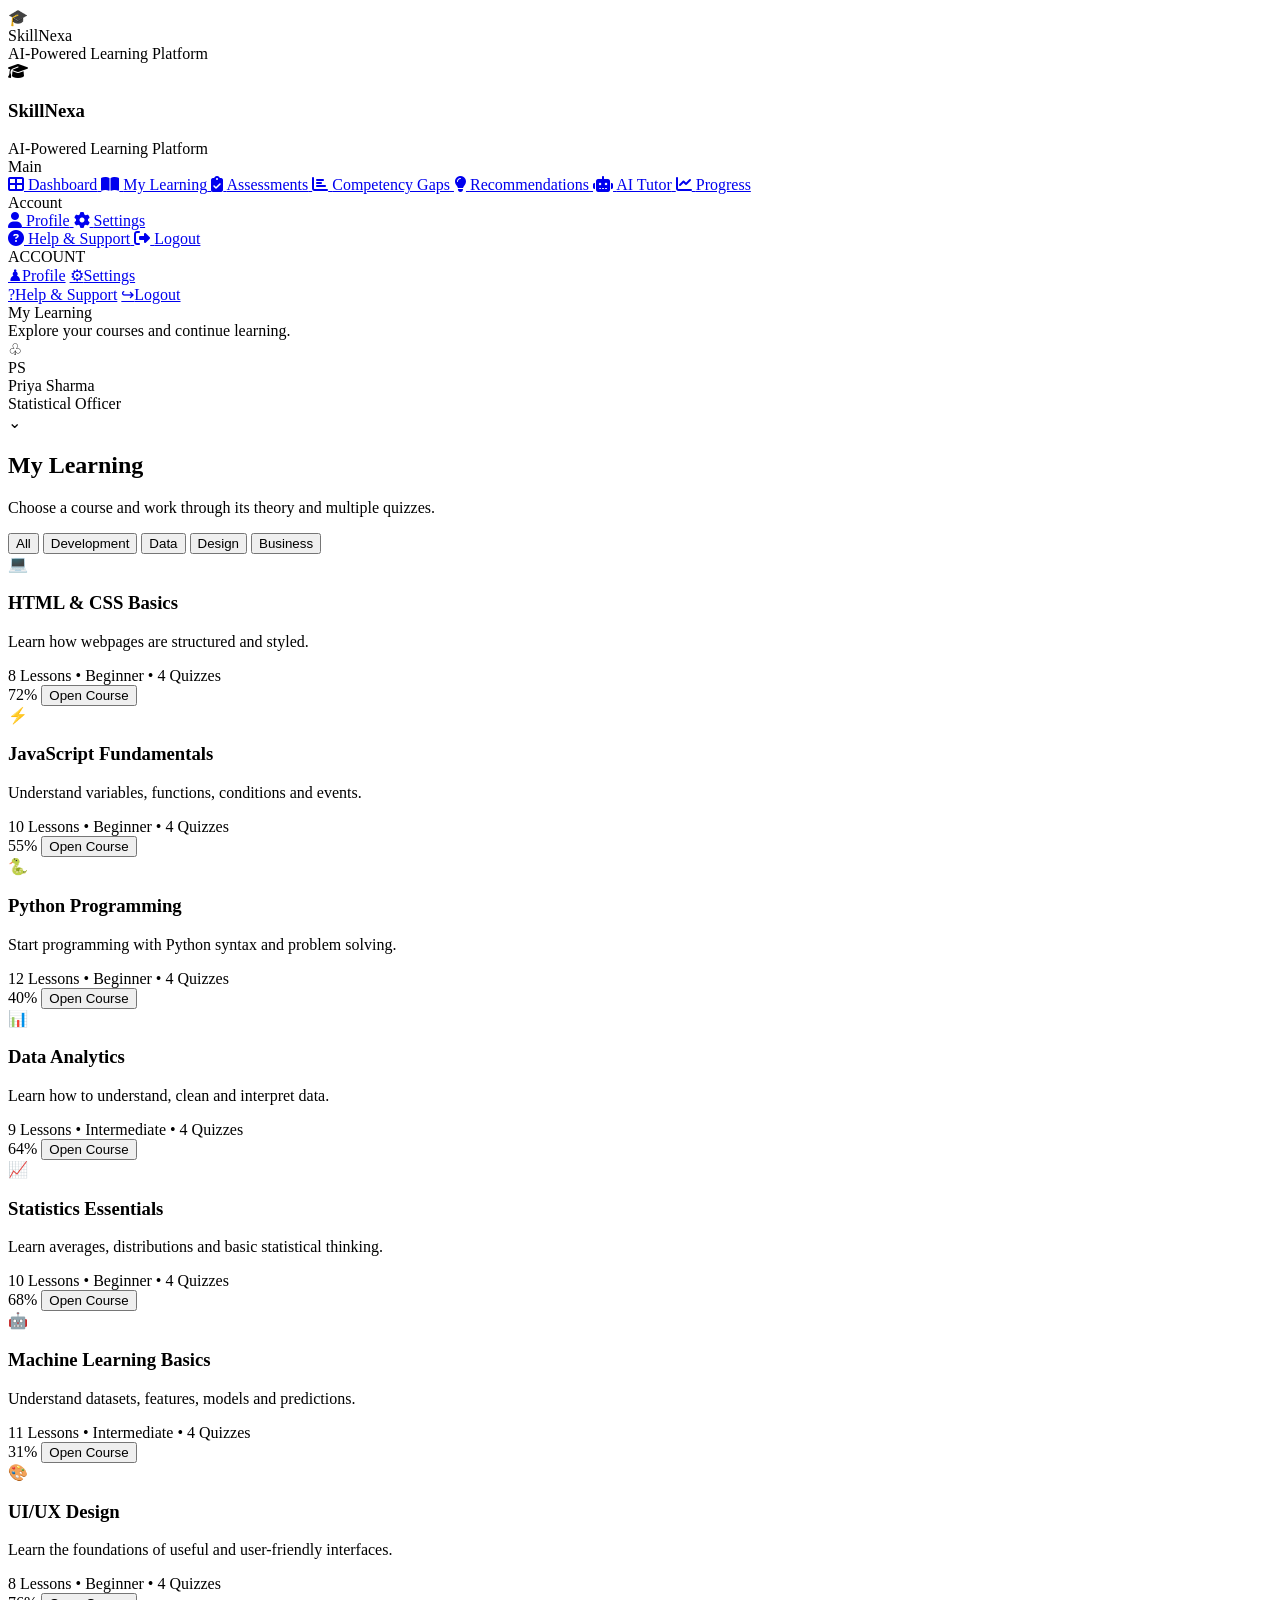
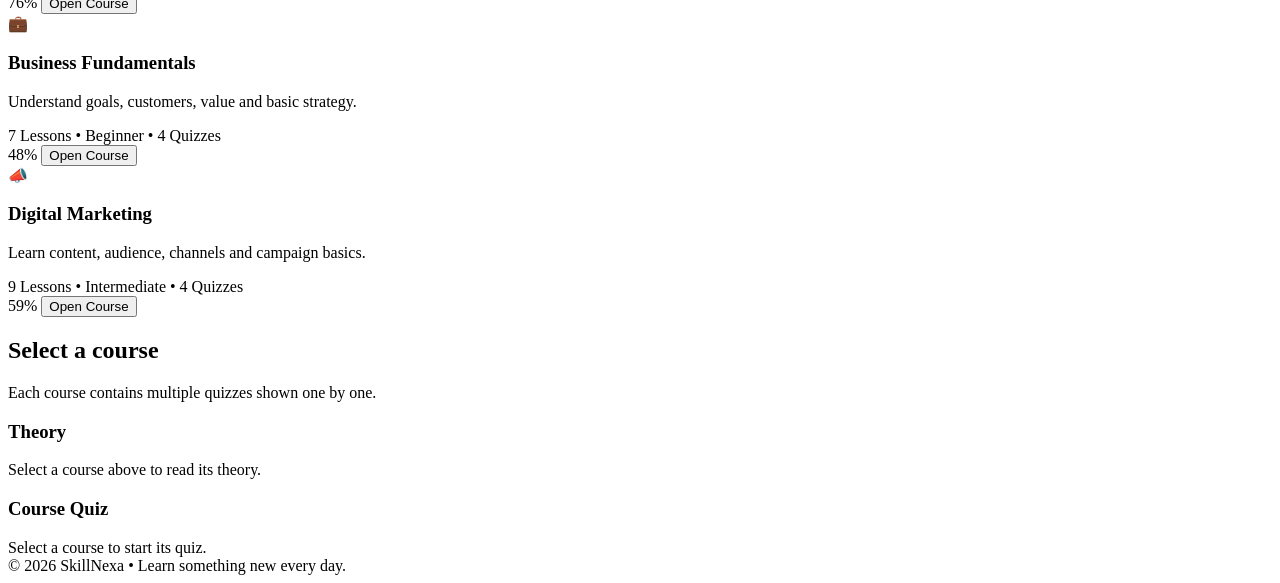
==== frontend/my learning.html @ 187976dd "Update learning page and CSS" ====
<!DOCTYPE html>
<html lang="en">
  <head>
    <link rel="preconnect" href="https://fonts.googleapis.com" />
  <link rel="preconnect" href="https://fonts.gstatic.com" crossorigin />
  <link href="https://fonts.googleapis.com/css2?family=Inter:wght@400;500;600;700&display=swap" rel="stylesheet" />
  <link rel="stylesheet" href="https://cdnjs.cloudflare.com/ajax/libs/font-awesome/6.5.1/css/all.min.css" />
  <link rel="stylesheet" href="C:\Users\DHRUV\ai-learning-platform\frontend\assets\css\style.css" />
</head>

  <body>
    <div class="app">
      <aside class="sidebar">
        <div class="brand">
          <div class="brand-mark">🎓</div>
          <div>
            <div class="brand-name">SkillNexa</div>
            <div class="brand-sub">AI-Powered Learning Platform</div>
          </div>
        </div>

       <aside class="sidebar" id="sidebar" aria-label="Main navigation">
    <div class="sidebar-header">
      <div class="logo-wrap">
        <div class="logo-icon" aria-hidden="true">
          <i class="fas fa-graduation-cap"></i>
        </div>
        <div class="logo-text">
          <h1>SkillNexa</h1>
          <span>AI-Powered Learning Platform</span>
        </div>
      </div>
    </div>

    <nav class="sidebar-nav">
      <div class="nav-section">
        <div class="nav-label">Main</div>
        <a href="#" class="nav-item ">
          <i class="fas fa-th-large"></i>
          <span>Dashboard</span>
        </a>
        <a href="#" class="nav-item active" aria-current="page">
          <i class="fas fa-book-open"></i>
          <span>My Learning</span>
        </a>
        <a href="#" class="nav-item">
          <i class="fas fa-clipboard-check"></i>
          <span>Assessments</span>
        </a>
        <a href="#" class="nav-item">
          <i class="fas fa-chart-bar"></i>
          <span>Competency Gaps</span>
        </a>
        <a href="#" class="nav-item">
          <i class="fas fa-lightbulb"></i>
          <span>Recommendations</span>
        </a>
        <a href="#" class="nav-item">
          <i class="fas fa-robot"></i>
          <span>AI Tutor</span>
        </a>
        <a href="#" class="nav-item">
          <i class="fas fa-chart-line"></i>
          <span>Progress</span>
        </a>
      </div>

      <div class="nav-section">
        <div class="nav-label">Account</div>
        <a href="#" class="nav-item">
          <i class="fas fa-user"></i>
          <span>Profile</span>
        </a>
        <a href="#" class="nav-item">
          <i class="fas fa-cog"></i>
          <span>Settings</span>
        </a>
      </div>
    </nav>

    <div class="sidebar-footer">
      <a href="#" class="nav-item">
        <i class="fas fa-question-circle"></i>
        <span>Help &amp; Support</span>
      </a>
      <a href="#" class="nav-item">
        <i class="fas fa-sign-out-alt"></i>
        <span>Logout</span>
      </a>
    </div>
  </aside>

  <div class="sidebar-overlay" id="sidebarOverlay" aria-hidden="true"></div>

        <div class="nav-section">
          <div class="nav-label">ACCOUNT</div>
          <a class="nav-item" href="#courses"><span class="nav-icon">♟</span>Profile</a>
          <a class="nav-item" href="#courses"><span class="nav-icon">⚙</span>Settings</a>
        </div>

        <div class="sidebar-bottom">
          <a class="nav-item" href="#"><span class="nav-icon">?</span>Help &amp; Support</a>
          <a class="nav-item" href="#"><span class="nav-icon">↪</span>Logout</a>
        </div>
      </aside>

      <main class="main">
        <header class="topbar">
          <div>
            <div class="page-title">My Learning</div>
            <div class="page-subtitle">Explore your courses and continue learning.</div>
          </div>

          <div class="top-actions">
            <div class="bell">♧<span class="bell-dot"></span></div>

            <div class="user">
              <div class="avatar">PS</div>
              <div>
                <div class="user-name">Priya Sharma</div>
                <div class="user-role">Statistical Officer</div>
              </div>
              <span>⌄</span>
            </div>
          </div>
        </header>

        <div class="content">
          <section class="learning-section" id="courses">
            <div class="section-title">
              <div>
                <h2>My Learning</h2>
                <p>Choose a course and work through its theory and multiple quizzes.</p>
              </div>
            </div>

            <div class="filters">
              <button class="filter active" onclick="filterCourses('All', this)">All</button>
              <button class="filter" onclick="filterCourses('Development', this)">Development</button>
              <button class="filter" onclick="filterCourses('Data', this)">Data</button>
              <button class="filter" onclick="filterCourses('Design', this)">Design</button>
              <button class="filter" onclick="filterCourses('Business', this)">Business</button>
            </div>

            <div class="course-grid" id="courseGrid"></div>
          </section>

          <section class="learning" id="learning">
            <div class="section-title">
              <div>
                <h2 id="lessonTitle">Select a course</h2>
                <p>Each course contains multiple quizzes shown one by one.</p>
              </div>
            </div>

            <div class="lesson-wrap">
              <article class="panel">
                <div class="theory">
                  <h3>Theory</h3>
                  <div id="theory">Select a course above to read its theory.</div>
                </div>
              </article>

              <article class="panel">
                <div class="quiz-box">
                  <h3>Course Quiz</h3>
                  <div id="quiz">
                    <div class="quiz-empty">Select a course to start its quiz.</div>
                  </div>
                </div>
              </article>
            </div>
          </section>
        </div>

        <footer>© 2026 SkillNexa • Learn something new every day.</footer>
      </main>
    </div>

    <script>
      const courses = [
        {
          id: 1,
          cat: 'Development',
          icon: '💻',
          title: 'HTML & CSS Basics',
          desc: 'Learn how webpages are structured and styled.',
          meta: '8 Lessons • Beginner',
          progress: 72,
          theory: `
            <p>HTML defines the structure of a webpage using elements such as headings, paragraphs, links, images and sections.</p>
            <p>CSS controls presentation. Selectors target HTML elements and properties such as color, padding, margin and display change their appearance and layout.</p>
            <ul>
              <li>HTML = structure</li>
              <li>CSS = design and layout</li>
              <li>Responsive CSS helps pages work across screen sizes</li>
            </ul>
          `,
          quiz: [
            {
              q: 'Which technology is mainly used to style an HTML webpage?',
              a: ['HTML', 'CSS', 'SQL', 'Python'],
              correct: 1,
            },
            {
              q: 'Which HTML element is commonly used for the largest page heading?',
              a: ['<h1>', '<p>', '<img>', '<a>'],
              correct: 0,
            },
            {
              q: 'Which CSS property changes the text color?',
              a: ['font-size', 'background', 'color', 'display'],
              correct: 2,
            },
            {
              q: 'What does responsive CSS help a webpage do?',
              a: ['Store data', 'Work across screen sizes', 'Run SQL', 'Create databases'],
              correct: 1,
            },
          ],
        },
        {
          id: 2,
          cat: 'Development',
          icon: '⚡',
          title: 'JavaScript Fundamentals',
          desc: 'Understand variables, functions, conditions and events.',
          meta: '10 Lessons • Beginner',
          progress: 55,
          theory: `
            <p>JavaScript adds behavior and interactivity to web pages. Variables store values, functions group reusable instructions, and conditions allow programs to make decisions.</p>
            <p>JavaScript can also respond to user actions such as clicks and form submissions through events.</p>
            <ul>
              <li>Variables hold data</li>
              <li>Functions reuse logic</li>
              <li>Events connect code to user actions</li>
            </ul>
          `,
          quiz: [
            {
              q: 'Which keyword can declare a block-scoped variable in JavaScript?',
              a: ['style', 'let', 'html', 'select'],
              correct: 1,
            },
            {
              q: 'Which symbol is commonly used for strict equality?',
              a: ['=', '==', '===', '=>'],
              correct: 2,
            },
            {
              q: 'What is a function used for?',
              a: ['Reusable instructions', 'Only styling', 'Storing images', 'Creating HTML tags'],
              correct: 0,
            },
            {
              q: 'Which event commonly runs when a button is clicked?',
              a: ['click', 'hover-only', 'load-css', 'database'],
              correct: 0,
            },
          ],
        },
        {
          id: 3,
          cat: 'Development',
          icon: '🐍',
          title: 'Python Programming',
          desc: 'Start programming with Python syntax and problem solving.',
          meta: '12 Lessons • Beginner',
          progress: 40,
          theory: `
            <p>Python is a general-purpose programming language known for readable syntax. A Python program can use variables, conditions, loops and functions to solve problems.</p>
            <p>Indentation is significant in Python because it defines code blocks.</p>
            <ul>
              <li>Use variables to store values</li>
              <li>Use loops for repetition</li>
              <li>Use functions for reusable tasks</li>
            </ul>
          `,
          quiz: [
            {
              q: 'What is used to define a block of code in Python?',
              a: ['Indentation', 'CSS', 'A semicolon only', 'HTML tags'],
              correct: 0,
            },
            {
              q: 'Which keyword defines a function in Python?',
              a: ['func', 'def', 'function', 'define'],
              correct: 1,
            },
            {
              q: 'Which structure repeats code for each item in a sequence?',
              a: ['if', 'for', 'class', 'import'],
              correct: 1,
            },
            {
              q: 'Which data type stores an ordered collection that can change?',
              a: ['tuple', 'list', 'integer', 'boolean'],
              correct: 1,
            },
          ],
        },
        {
          id: 4,
          cat: 'Data',
          icon: '📊',
          title: 'Data Analytics',
          desc: 'Learn how to understand, clean and interpret data.',
          meta: '9 Lessons • Intermediate',
          progress: 64,
          theory: `
            <p>Data analytics involves examining data to discover useful information. A typical workflow includes collecting, cleaning, exploring and interpreting data.</p>
            <p>Charts and summary measures can make patterns easier to understand.</p>
            <ul>
              <li>Clean incorrect or missing data</li>
              <li>Summarize important patterns</li>
              <li>Communicate findings clearly</li>
            </ul>
          `,
          quiz: [
            {
              q: 'What is a common first step before analyzing messy data?',
              a: ['Ignore it', 'Clean the data', 'Delete every row', 'Publish it'],
              correct: 1,
            },
            {
              q: 'Which chart is commonly useful for comparing categories?',
              a: ['Bar chart', 'Password field', 'HTML tag', 'Audio codec'],
              correct: 0,
            },
            {
              q: 'Why are summary measures useful?',
              a: ['They describe key patterns', 'They remove all data', 'They hide errors', 'They replace collection'],
              correct: 0,
            },
            {
              q: 'What should analysts do with missing values?',
              a: ['Always ignore them', 'Assess and handle them appropriately', 'Turn them into passwords', 'Publish immediately'],
              correct: 1,
            },
          ],
        },
        {
          id: 5,
          cat: 'Data',
          icon: '📈',
          title: 'Statistics Essentials',
          desc: 'Learn averages, distributions and basic statistical thinking.',
          meta: '10 Lessons • Beginner',
          progress: 68,
          theory: `
            <p>Statistics helps us describe and understand data. Measures such as mean, median and mode summarize different aspects of a dataset.</p>
            <p>Variation tells us how spread out observations are. A good analysis considers both the center and the spread of data.</p>
            <ul>
              <li>Mean is an arithmetic average</li>
              <li>Median is the middle value after ordering</li>
              <li>Variation describes spread</li>
            </ul>
          `,
          quiz: [
            {
              q: 'Which measure is the middle value of an ordered dataset?',
              a: ['Mean', 'Median', 'Range', 'Sum'],
              correct: 1,
            },
            {
              q: 'What does the mean represent?',
              a: ['Arithmetic average', 'Middle value only', 'Largest value', 'Number of rows'],
              correct: 0,
            },
            {
              q: 'What does variation describe?',
              a: ['Spread of observations', 'Only the average', 'The column name', 'A chart title'],
              correct: 0,
            },
            {
              q: 'Which value is most affected by an extreme outlier?',
              a: ['Mean', 'Median', 'Mode', 'Category label'],
              correct: 0,
            },
          ],
        },
        {
          id: 6,
          cat: 'Data',
          icon: '🤖',
          title: 'Machine Learning Basics',
          desc: 'Understand datasets, features, models and predictions.',
          meta: '11 Lessons • Intermediate',
          progress: 31,
          theory: `
            <p>Machine learning uses data to build models that identify patterns and make predictions. A dataset often contains features used by a model and a target the model tries to predict.</p>
            <p>Training data is used to learn model parameters, while separate evaluation data can help measure performance.</p>
            <ul>
              <li>Features provide input information</li>
              <li>Targets represent desired outputs</li>
              <li>Evaluation measures model performance</li>
            </ul>
          `,
          quiz: [
            {
              q: 'What do features generally represent in a machine-learning dataset?',
              a: ['Input information', 'Only passwords', 'Website colors', 'Quiz answers'],
              correct: 0,
            },
            {
              q: 'What does a target usually represent?',
              a: ['Desired output', 'CSS style', 'Browser history', 'File size'],
              correct: 0,
            },
            {
              q: 'Why separate evaluation data from training data?',
              a: ['To measure performance on separate data', 'To add colors', 'To remove features', 'To create HTML'],
              correct: 0,
            },
            {
              q: 'What does a model learn from training data?',
              a: ['Patterns/parameters useful for prediction', 'Only filenames', 'Browser settings', 'Passwords'],
              correct: 0,
            },
          ],
        },
        {
          id: 7,
          cat: 'Design',
          icon: '🎨',
          title: 'UI/UX Design',
          desc: 'Learn the foundations of useful and user-friendly interfaces.',
          meta: '8 Lessons • Beginner',
          progress: 76,
          theory: `
            <p>UI design focuses on the visual interface, while UX design considers how people experience and complete tasks with a product.</p>
            <p>Good design uses clear hierarchy, consistency, readable content and feedback to help users understand what to do next.</p>
            <ul>
              <li>Use clear visual hierarchy</li>
              <li>Keep navigation understandable</li>
              <li>Design around user tasks</li>
            </ul>
          `,
          quiz: [
            {
              q: 'What does UX primarily focus on?',
              a: ['User experience', 'Only colors', 'Database storage', 'Server hardware'],
              correct: 0,
            },
            {
              q: 'What is visual hierarchy used for?',
              a: ['Helping users understand importance and order', 'Encrypting data', 'Running SQL', 'Compressing images'],
              correct: 0,
            },
            {
              q: 'Why is consistency important in interface design?',
              a: ['It makes interactions more predictable', 'It removes all content', 'It changes databases', 'It disables navigation'],
              correct: 0,
            },
            {
              q: 'What should navigation help users do?',
              a: ['Understand where to go and what to do next', 'Change server hardware', 'Write Python automatically', 'Delete content'],
              correct: 0,
            },
          ],
        },
        {
          id: 8,
          cat: 'Business',
          icon: '💼',
          title: 'Business Fundamentals',
          desc: 'Understand goals, customers, value and basic strategy.',
          meta: '7 Lessons • Beginner',
          progress: 48,
          theory: `
            <p>Business fundamentals cover how organizations create and deliver value. A business needs to understand customer needs, resources, costs and the value it provides.</p>
            <p>Clear goals help teams decide what to prioritize and how to measure progress.</p>
            <ul>
              <li>Understand the customer</li>
              <li>Define the value offered</li>
              <li>Track meaningful goals</li>
            </ul>
          `,
          quiz: [
            {
              q: 'What should a business understand to create useful value?',
              a: ['Customer needs', 'Only its logo', 'Only office size', 'Keyboard shortcuts'],
              correct: 0,
            },
            {
              q: 'Why are clear goals useful?',
              a: ['They help prioritize and measure progress', 'They replace customers', 'They remove costs', 'They design websites automatically'],
              correct: 0,
            },
            {
              q: 'What does a value proposition communicate?',
              a: ['The value offered to customers', 'The office address only', 'A password', 'A CSS selector'],
              correct: 0,
            },
            {
              q: 'Which factor is important in basic business planning?',
              a: ['Costs and resources', 'Only font size', 'Only browser type', 'Only screen resolution'],
              correct: 0,
            },
          ],
        },
        {
          id: 9,
          cat: 'Business',
          icon: '📣',
          title: 'Digital Marketing',
          desc: 'Learn content, audience, channels and campaign basics.',
          meta: '9 Lessons • Intermediate',
          progress: 59,
          theory: `
            <p>Digital marketing uses online channels to communicate with an audience. Common activities include content creation, search, email and social media marketing.</p>
            <p>Effective campaigns define an audience and use measurable goals to understand performance.</p>
            <ul>
              <li>Identify the target audience</li>
              <li>Create useful content</li>
              <li>Measure campaign results</li>
            </ul>
          `,
          quiz: [
            {
              q: 'Why are measurable goals useful in a marketing campaign?',
              a: ['To track performance', 'To hide results', 'To remove the audience', 'To avoid planning'],
              correct: 0,
            },
            {
              q: 'What should a campaign identify before creating content?',
              a: ['Target audience', 'Keyboard model', 'Server rack', 'CSS framework'],
              correct: 0,
            },
            {
              q: 'Which is a common digital marketing channel?',
              a: ['Email', 'BIOS', 'RAM', 'USB'],
              correct: 0,
            },
            {
              q: 'Why measure campaign results?',
              a: ['To understand performance and improve decisions', 'To remove all content', 'To avoid planning', 'To disable analytics'],
              correct: 0,
            },
          ],
        },
      ];

      const grid = document.getElementById('courseGrid');
      let activeCourseId = null;
      let quizIndex = 0;
      let quizScore = 0;
      let quizAnswered = false;

      function render(list = courses) {
        grid.innerHTML = list
          .map(
            (course) => `
              <article class="course">
                <div class="course-icon">${course.icon}</div>
                <h3>${course.title}</h3>
                <p>${course.desc}</p>
                <div class="course-meta">${course.meta} • ${course.quiz.length} Quizzes</div>
                <div class="progress-track"><i style="width: ${course.progress}%"></i></div>
                <div class="course-bottom">
                  <span class="percent">${course.progress}%</span>
                  <button class="learn" onclick="openCourse(${course.id})">Open Course</button>
                </div>
              </article>
            `
          )
          .join('');
      }

      function filterCourses(category, button) {
        document.querySelectorAll('.filter').forEach((item) => item.classList.remove('active'));
        button.classList.add('active');

        const filteredCourses = category === 'All' ? courses : courses.filter((course) => course.cat === category);
        render(filteredCourses);
      }

      function openCourse(id) {
        const course = courses.find((item) => item.id === id);
        activeCourseId = id;
        quizIndex = 0;
        quizScore = 0;
        quizAnswered = false;

        document.getElementById('lessonTitle').textContent = course.title;
        document.getElementById('theory').innerHTML = course.theory;
        renderQuiz();
        document.getElementById('learning').scrollIntoView({ behavior: 'smooth' });
      }

      function renderQuiz() {
        const course = courses.find((item) => item.id === activeCourseId);
        const question = course.quiz[quizIndex];

        document.getElementById('quiz').innerHTML = `
          <div class="quiz-progress">Quiz ${quizIndex + 1} of ${course.quiz.length} • Score ${quizScore}/${course.quiz.length}</div>
          <div class="quiz-q">${question.q}</div>
          ${question.a
            .map(
              (option, index) => `
                <button class="option" onclick="answer(this, ${index}, ${question.correct})">${option}</button>
              `
            )
            .join('')}
          <button class="next" id="nextBtn" onclick="nextQuiz()" style="display:none;">
            ${quizIndex === course.quiz.length - 1 ? 'Finish Course Quiz' : 'Next Quiz →'}
          </button>
        `;
      }

      function answer(button, index, correct) {
        if (quizAnswered) return;

        quizAnswered = true;

        if (index === correct) {
          quizScore += 1;
        }

        // Directly move to the next question.
        // No Correct/Wrong message is shown.
        setTimeout(() => {
          nextQuiz();
        }, 150);
      }

      function nextQuiz() {
        const course = courses.find((item) => item.id === activeCourseId);

        if (quizIndex < course.quiz.length - 1) {
          quizIndex += 1;
          quizAnswered = false;
          renderQuiz();
          return;
        }

        const wrongCount = course.quiz.length - quizScore;
        const percentage = Math.round((quizScore / course.quiz.length) * 100);
        const message =
          percentage >= 80
            ? 'Excellent work! 🎉'
            : percentage >= 60
              ? 'Good job! Keep practicing. 👍'
              : 'Keep learning and try again. 💪';

        document.getElementById('quiz').innerHTML = `
          <div class="quiz-q">Quiz Result 🎉</div>
          <div style="display: grid; grid-template-columns: repeat(3, 1fr); gap: 10px; margin: 15px 0;">
            <div style="background: #ecfdf3; border: 1px solid #bbf7d0; border-radius: 9px; padding: 13px; text-align: center;">
              <div style="font-size: 24px; font-weight: 800; color: #15803d;">${quizScore}</div>
              <div style="font-size: 12px; color: #166534;">Correct</div>
            </div>
            <div style="background: #fef2f2; border: 1px solid #fecaca; border-radius: 9px; padding: 13px; text-align: center;">
              <div style="font-size: 24px; font-weight: 800; color: #dc2626;">${wrongCount}</div>
              <div style="font-size: 12px; color: #991b1b;">Wrong</div>
            </div>
            <div style="background: #eff6ff; border: 1px solid #bfdbfe; border-radius: 9px; padding: 13px; text-align: center;">
              <div style="font-size: 24px; font-weight: 800; color: #2563eb;">${percentage}%</div>
              <div style="font-size: 12px; color: #1d4ed8;">Score</div>
            </div>
          </div>

          <div class="result" style="color: #334155; margin-bottom: 14px;">
            ${message}<br />
            You answered <strong>${quizScore}</strong> correctly and <strong>${wrongCount}</strong> incorrectly out of <strong>${course.quiz.length}</strong> questions.
          </div>

          <button class="next" onclick="openCourse(${course.id})">Retake Quiz</button>
        `;
      }

      render();
    </script>
  </body>
</html>
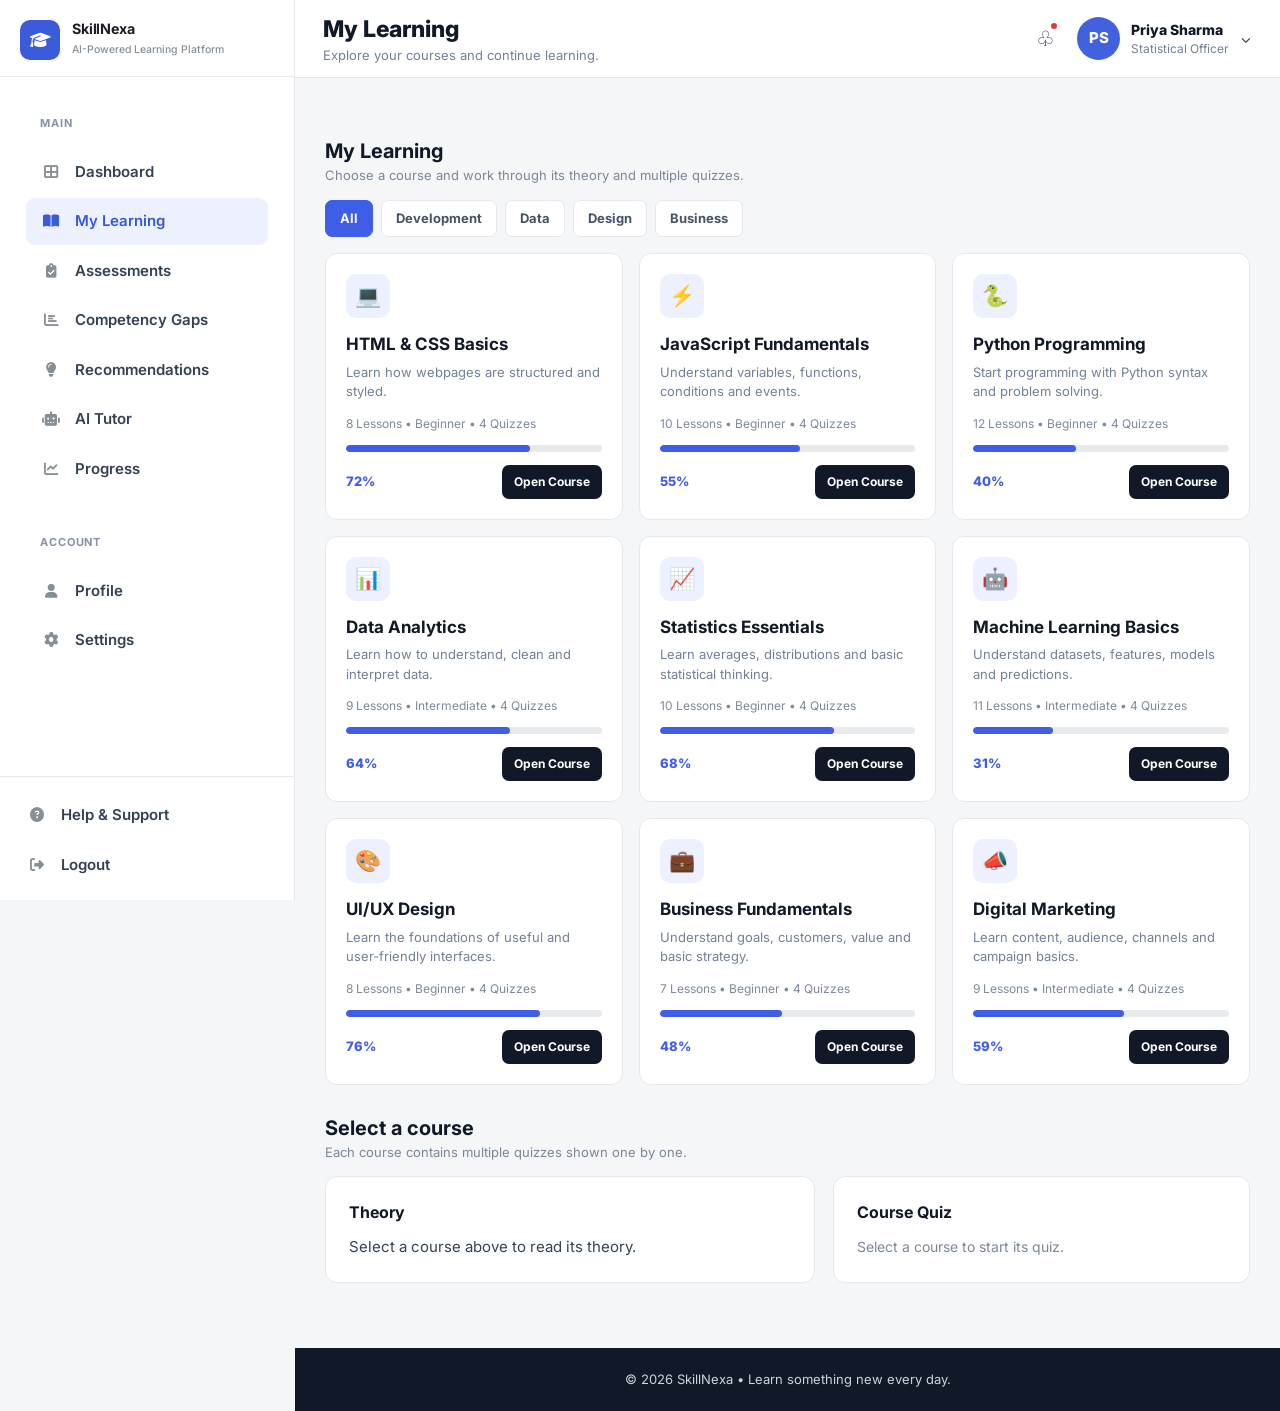
==== commit 2f81efc8: "Update competency gaps" ====
--- a/frontend/my learning.html
+++ b/frontend/my learning.html
@@ -1,108 +1,90 @@
 <!DOCTYPE html>
 <html lang="en">
   <head>
+    <meta charset="UTF-8" />
+    <meta name="viewport" content="width=device-width, initial-scale=1.0" />
+    <title>SkillNexa | My Learning</title>
     <link rel="preconnect" href="https://fonts.googleapis.com" />
-  <link rel="preconnect" href="https://fonts.gstatic.com" crossorigin />
-  <link href="https://fonts.googleapis.com/css2?family=Inter:wght@400;500;600;700&display=swap" rel="stylesheet" />
-  <link rel="stylesheet" href="https://cdnjs.cloudflare.com/ajax/libs/font-awesome/6.5.1/css/all.min.css" />
-  <link rel="stylesheet" href="C:\Users\DHRUV\ai-learning-platform\frontend\assets\css\style.css" />
-</head>
+    <link rel="preconnect" href="https://fonts.gstatic.com" crossorigin />
+    <link href="https://fonts.googleapis.com/css2?family=Inter:wght@400;500;600;700&display=swap" rel="stylesheet" />
+    <link rel="stylesheet" href="https://cdnjs.cloudflare.com/ajax/libs/font-awesome/6.5.1/css/all.min.css" />
+    <link rel="stylesheet" href="assets/css/style.css" />
+  </head>
 
   <body>
     <div class="app">
-      <aside class="sidebar">
-        <div class="brand">
-          <div class="brand-mark">🎓</div>
-          <div>
-            <div class="brand-name">SkillNexa</div>
-            <div class="brand-sub">AI-Powered Learning Platform</div>
+      <aside class="sidebar" id="sidebar" aria-label="Main navigation">
+        <div class="sidebar-header">
+          <div class="logo-wrap">
+            <div class="logo-icon" aria-hidden="true">
+              <i class="fas fa-graduation-cap"></i>
+            </div>
+            <div class="logo-text">
+              <h1>SkillNexa</h1>
+              <span>AI-Powered Learning Platform</span>
+            </div>
           </div>
         </div>
 
-       <aside class="sidebar" id="sidebar" aria-label="Main navigation">
-    <div class="sidebar-header">
-      <div class="logo-wrap">
-        <div class="logo-icon" aria-hidden="true">
-          <i class="fas fa-graduation-cap"></i>
-        </div>
-        <div class="logo-text">
-          <h1>SkillNexa</h1>
-          <span>AI-Powered Learning Platform</span>
-        </div>
-      </div>
-    </div>
-
-    <nav class="sidebar-nav">
-      <div class="nav-section">
-        <div class="nav-label">Main</div>
-        <a href="#" class="nav-item ">
-          <i class="fas fa-th-large"></i>
-          <span>Dashboard</span>
-        </a>
-        <a href="#" class="nav-item active" aria-current="page">
-          <i class="fas fa-book-open"></i>
-          <span>My Learning</span>
-        </a>
-        <a href="#" class="nav-item">
-          <i class="fas fa-clipboard-check"></i>
-          <span>Assessments</span>
-        </a>
-        <a href="#" class="nav-item">
-          <i class="fas fa-chart-bar"></i>
-          <span>Competency Gaps</span>
-        </a>
-        <a href="#" class="nav-item">
-          <i class="fas fa-lightbulb"></i>
-          <span>Recommendations</span>
-        </a>
-        <a href="#" class="nav-item">
-          <i class="fas fa-robot"></i>
-          <span>AI Tutor</span>
-        </a>
-        <a href="#" class="nav-item">
-          <i class="fas fa-chart-line"></i>
-          <span>Progress</span>
-        </a>
-      </div>
-
-      <div class="nav-section">
-        <div class="nav-label">Account</div>
-        <a href="#" class="nav-item">
-          <i class="fas fa-user"></i>
-          <span>Profile</span>
-        </a>
-        <a href="#" class="nav-item">
-          <i class="fas fa-cog"></i>
-          <span>Settings</span>
-        </a>
-      </div>
-    </nav>
-
-    <div class="sidebar-footer">
-      <a href="#" class="nav-item">
-        <i class="fas fa-question-circle"></i>
-        <span>Help &amp; Support</span>
-      </a>
-      <a href="#" class="nav-item">
-        <i class="fas fa-sign-out-alt"></i>
-        <span>Logout</span>
-      </a>
-    </div>
-  </aside>
-
-  <div class="sidebar-overlay" id="sidebarOverlay" aria-hidden="true"></div>
-
-        <div class="nav-section">
-          <div class="nav-label">ACCOUNT</div>
-          <a class="nav-item" href="#courses"><span class="nav-icon">♟</span>Profile</a>
-          <a class="nav-item" href="#courses"><span class="nav-icon">⚙</span>Settings</a>
-        </div>
-
-        <div class="sidebar-bottom">
-          <a class="nav-item" href="#"><span class="nav-icon">?</span>Help &amp; Support</a>
-          <a class="nav-item" href="#"><span class="nav-icon">↪</span>Logout</a>
+        <nav class="sidebar-nav">
+          <div class="nav-section">
+            <div class="nav-label">Main</div>
+            <a href="#" class="nav-item">
+              <i class="fas fa-th-large"></i>
+              <span>Dashboard</span>
+            </a>
+            <a href="#" class="nav-item active" aria-current="page">
+              <i class="fas fa-book-open"></i>
+              <span>My Learning</span>
+            </a>
+            <a href="#" class="nav-item">
+              <i class="fas fa-clipboard-check"></i>
+              <span>Assessments</span>
+            </a>
+            <a href="#" class="nav-item">
+              <i class="fas fa-chart-bar"></i>
+              <span>Competency Gaps</span>
+            </a>
+            <a href="#" class="nav-item">
+              <i class="fas fa-lightbulb"></i>
+              <span>Recommendations</span>
+            </a>
+            <a href="#" class="nav-item">
+              <i class="fas fa-robot"></i>
+              <span>AI Tutor</span>
+            </a>
+            <a href="#" class="nav-item">
+              <i class="fas fa-chart-line"></i>
+              <span>Progress</span>
+            </a>
+          </div>
+
+          <div class="nav-section">
+            <div class="nav-label">Account</div>
+            <a href="#" class="nav-item">
+              <i class="fas fa-user"></i>
+              <span>Profile</span>
+            </a>
+            <a href="#" class="nav-item">
+              <i class="fas fa-cog"></i>
+              <span>Settings</span>
+            </a>
+          </div>
+        </nav>
+
+        <div class="sidebar-footer">
+          <a href="#" class="nav-item">
+            <i class="fas fa-question-circle"></i>
+            <span>Help &amp; Support</span>
+          </a>
+          <a href="#" class="nav-item">
+            <i class="fas fa-sign-out-alt"></i>
+            <span>Logout</span>
+          </a>
         </div>
       </aside>
+
+      <div class="sidebar-overlay" id="sidebarOverlay" aria-hidden="true"></div>
 
       <main class="main">
         <header class="topbar">
--- a/frontend/assets/css/style.css
+++ b/frontend/assets/css/style.css
@@ -0,0 +1,4956 @@
+
+/* ========== CSS Variables ========== */
+    :root {
+      --primary: #3b5bdb;
+      --primary-hover: #364fc7;
+      --primary-light: #edf2ff;
+      --primary-soft: #dbe4ff;
+      --success: #2f9e44;
+      --success-bg: #ebfbee;
+      --warning: #f08c00;
+      --warning-bg: #fff9db;
+      --danger: #e03131;
+      --danger-bg: #fff5f5;
+      --text-primary: #1a1d23;
+      --text-secondary: #495057;
+      --text-muted: #868e96;
+      --border: #e9ecef;
+      --border-strong: #dee2e6;
+      --bg-body: #f1f3f5;
+      --bg-card: #ffffff;
+      --bg-sidebar: #ffffff;
+      --shadow-sm: 0 1px 2px rgba(0, 0, 0, 0.04);
+      --shadow: 0 1px 3px rgba(0, 0, 0, 0.06), 0 1px 2px rgba(0, 0, 0, 0.04);
+      --shadow-md: 0 4px 12px rgba(0, 0, 0, 0.06);
+      --radius: 10px;
+      --radius-sm: 6px;
+      --sidebar-width: 250px;
+      --header-height: 64px;
+      --space-1: 4px;
+      --space-2: 8px;
+      --space-3: 12px;
+      --space-4: 16px;
+      --space-5: 20px;
+      --space-6: 24px;
+      --space-8: 32px;
+      --space-10: 40px;
+      --font: 'Inter', -apple-system, BlinkMacSystemFont, 'Segoe UI', Roboto, sans-serif;
+    }
+
+    *, *::before, *::after {
+      box-sizing: border-box;
+      margin: 0;
+      padding: 0;
+    }
+
+    html {
+      font-size: 15px;
+      -webkit-font-smoothing: antialiased;
+      -moz-osx-font-smoothing: grayscale;
+    }
+
+    body {
+      font-family: var(--font);
+      background: var(--bg-body);
+      color: var(--text-primary);
+      line-height: 1.5;
+      min-height: 100vh;
+    }
+
+    a {
+      text-decoration: none;
+      color: inherit;
+    }
+
+    button {
+      font-family: inherit;
+      cursor: pointer;
+      border: none;
+      background: none;
+    }
+
+    ul {
+      list-style: none;
+    }
+
+    img {
+      max-width: 100%;
+      display: block;
+    }
+
+    /* ========== SIDEBAR ========== */
+    .sidebar {
+      position: fixed;
+      top: 0;
+      left: 0;
+      width: var(--sidebar-width);
+      height: 100vh;
+      background: var(--bg-sidebar);
+      border-right: 1px solid var(--border);
+      display: flex;
+      flex-direction: column;
+      z-index: 1000;
+      transition: transform 0.25s ease;
+    }
+
+    .sidebar-header {
+      padding: var(--space-5) var(--space-5) var(--space-4);
+      border-bottom: 1px solid var(--border);
+    }
+
+    .logo-wrap {
+      display: flex;
+      align-items: center;
+      gap: var(--space-3);
+    }
+
+    .logo-icon {
+      width: 40px;
+      height: 40px;
+      background: var(--primary);
+      border-radius: 10px;
+      display: flex;
+      align-items: center;
+      justify-content: center;
+      color: #fff;
+      font-size: 1.1rem;
+      flex-shrink: 0;
+    }
+
+    .logo-text h1 {
+      font-size: 0.95rem;
+      font-weight: 700;
+      color: var(--text-primary);
+      letter-spacing: -0.01em;
+      line-height: 1.2;
+    }
+
+    .logo-text span {
+      font-size: 0.7rem;
+      color: var(--text-muted);
+      font-weight: 500;
+    }
+
+    .sidebar-nav {
+      flex: 1;
+      overflow-y: auto;
+      padding: var(--space-4) var(--space-3);
+    }
+
+    .nav-section {
+      margin-bottom: var(--space-5);
+    }
+
+    .nav-label {
+      font-size: 0.65rem;
+      font-weight: 600;
+      text-transform: uppercase;
+      letter-spacing: 0.06em;
+      color: var(--text-muted);
+      padding: 0 var(--space-3);
+      margin-bottom: var(--space-2);
+    }
+
+    .nav-item {
+      display: flex;
+      align-items: center;
+      gap: var(--space-3);
+      padding: 9px var(--space-3);
+      border-radius: var(--radius-sm);
+      color: var(--text-secondary);
+      font-size: 0.875rem;
+      font-weight: 500;
+      transition: background 0.15s, color 0.15s;
+      margin-bottom: 2px;
+    }
+
+    .nav-item i {
+      width: 20px;
+      text-align: center;
+      font-size: 0.95rem;
+      color: var(--text-muted);
+    }
+
+    .nav-item:hover {
+      background: var(--bg-body);
+      color: var(--text-primary);
+    }
+
+    .nav-item:hover i {
+      color: var(--text-secondary);
+    }
+
+    .nav-item.active {
+      background: var(--primary-light);
+      color: var(--primary);
+    }
+
+    .nav-item.active i {
+      color: var(--primary);
+    }
+
+    .sidebar-footer {
+      padding: var(--space-3);
+      border-top: 1px solid var(--border);
+    }
+
+    .sidebar-footer .nav-item {
+      margin-bottom: 0;
+    }
+
+    /* ========== MAIN LAYOUT ========== */
+    .main-wrapper {
+      margin-left: var(--sidebar-width);
+      min-height: 100vh;
+      display: flex;
+      flex-direction: column;
+    }
+
+    /* ========== HEADER ========== */
+    .header {
+      height: var(--header-height);
+      background: var(--bg-card);
+      border-bottom: 1px solid var(--border);
+      display: flex;
+      align-items: center;
+      justify-content: space-between;
+      padding: 0 var(--space-6);
+      position: sticky;
+      top: 0;
+      z-index: 100;
+    }
+
+    .header-left {
+      display: flex;
+      align-items: center;
+      gap: var(--space-4);
+    }
+
+    .menu-toggle {
+      display: none;
+      width: 36px;
+      height: 36px;
+      align-items: center;
+      justify-content: center;
+      border-radius: var(--radius-sm);
+      color: var(--text-secondary);
+      font-size: 1.1rem;
+    }
+
+    .menu-toggle:hover {
+      background: var(--bg-body);
+    }
+
+    .page-title h2 {
+      font-size: 1.15rem;
+      font-weight: 600;
+      color: var(--text-primary);
+      line-height: 1.2;
+    }
+
+    .page-title p {
+      font-size: 0.8rem;
+      color: var(--text-muted);
+      margin-top: 1px;
+    }
+
+    .header-right {
+      display: flex;
+      align-items: center;
+      gap: var(--space-4);
+    }
+
+    .notification-btn {
+      position: relative;
+      width: 38px;
+      height: 38px;
+      display: flex;
+      align-items: center;
+      justify-content: center;
+      border-radius: 50%;
+      color: var(--text-secondary);
+      font-size: 1.05rem;
+      transition: background 0.15s;
+    }
+
+    .notification-btn:hover {
+      background: var(--bg-body);
+    }
+
+    .notification-badge {
+      position: absolute;
+      top: 6px;
+      right: 6px;
+      width: 8px;
+      height: 8px;
+      background: var(--danger);
+      border-radius: 50%;
+      border: 2px solid #fff;
+    }
+
+    .user-menu {
+      display: flex;
+      align-items: center;
+      gap: var(--space-3);
+      padding: 4px 8px 4px 4px;
+      border-radius: 24px;
+      cursor: pointer;
+      transition: background 0.15s;
+    }
+
+    .user-menu:hover {
+      background: var(--bg-body);
+    }
+
+    .user-avatar {
+      width: 36px;
+      height: 36px;
+      border-radius: 50%;
+      background: linear-gradient(135deg, #4c6ef5, #3b5bdb);
+      color: #fff;
+      display: flex;
+      align-items: center;
+      justify-content: center;
+      font-weight: 600;
+      font-size: 0.85rem;
+      flex-shrink: 0;
+    }
+
+    .user-info {
+      text-align: left;
+    }
+
+    .user-info .name {
+      font-size: 0.85rem;
+      font-weight: 600;
+      color: var(--text-primary);
+      line-height: 1.2;
+    }
+
+    .user-info .role {
+      font-size: 0.7rem;
+      color: var(--text-muted);
+    }
+
+    .user-menu .fa-chevron-down {
+      font-size: 0.65rem;
+      color: var(--text-muted);
+      margin-left: 2px;
+    }
+
+    /* ========== CONTENT ========== */
+    .content {
+      flex: 1;
+      padding: var(--space-6);
+      max-width: 1280px;
+      width: 100%;
+      margin: 0 auto;
+    }
+
+    /* ========== WELCOME BANNER ========== */
+    .welcome-banner {
+      background: var(--bg-card);
+      border: 1px solid var(--border);
+      border-radius: var(--radius);
+      padding: var(--space-5) var(--space-6);
+      margin-bottom: var(--space-6);
+      display: flex;
+      align-items: center;
+      justify-content: space-between;
+      gap: var(--space-6);
+      box-shadow: var(--shadow-sm);
+    }
+
+    .welcome-text h3 {
+      font-size: 1.25rem;
+      font-weight: 600;
+      color: var(--text-primary);
+      margin-bottom: 4px;
+    }
+
+    .welcome-text p {
+      font-size: 0.875rem;
+      color: var(--text-secondary);
+    }
+
+    .welcome-stats {
+      display: flex;
+      gap: var(--space-6);
+      flex-shrink: 0;
+    }
+
+    .welcome-stat {
+      text-align: center;
+    }
+
+    .welcome-stat .value {
+      font-size: 1.1rem;
+      font-weight: 700;
+      color: var(--primary);
+    }
+
+    .welcome-stat .label {
+      font-size: 0.7rem;
+      color: var(--text-muted);
+      margin-top: 2px;
+    }
+
+    .welcome-cta {
+      flex-shrink: 0;
+    }
+
+    .btn {
+      display: inline-flex;
+      align-items: center;
+      gap: var(--space-2);
+      padding: 9px 18px;
+      border-radius: var(--radius-sm);
+      font-size: 0.85rem;
+      font-weight: 600;
+      transition: background 0.15s, border-color 0.15s, color 0.15s, box-shadow 0.15s;
+    }
+
+    .btn-primary {
+      background: var(--primary);
+      color: #fff;
+    }
+
+    .btn-primary:hover {
+      background: var(--primary-hover);
+      box-shadow: 0 2px 8px rgba(59, 91, 219, 0.3);
+    }
+
+    .btn-outline {
+      background: transparent;
+      border: 1px solid var(--border-strong);
+      color: var(--text-secondary);
+    }
+
+    .btn-outline:hover {
+      border-color: var(--primary);
+      color: var(--primary);
+      background: var(--primary-light);
+    }
+
+    .btn-sm {
+      padding: 6px 12px;
+      font-size: 0.8rem;
+    }
+
+    /* ========== KPI CARDS ========== */
+    .kpi-grid {
+      display: grid;
+      grid-template-columns: repeat(4, 1fr);
+      gap: var(--space-4);
+      margin-bottom: var(--space-6);
+    }
+
+    .kpi-card {
+      background: var(--bg-card);
+      border: 1px solid var(--border);
+      border-radius: var(--radius);
+      padding: var(--space-5);
+      box-shadow: var(--shadow-sm);
+      transition: box-shadow 0.15s, border-color 0.15s;
+    }
+
+    .kpi-card:hover {
+      box-shadow: var(--shadow);
+      border-color: var(--border-strong);
+    }
+
+    .kpi-header {
+      display: flex;
+      align-items: center;
+      justify-content: space-between;
+      margin-bottom: var(--space-3);
+    }
+
+    .kpi-title {
+      font-size: 0.8rem;
+      font-weight: 500;
+      color: var(--text-muted);
+    }
+
+    .kpi-icon {
+      width: 32px;
+      height: 32px;
+      border-radius: 8px;
+      display: flex;
+      align-items: center;
+      justify-content: center;
+      font-size: 0.9rem;
+    }
+
+    .kpi-icon.blue {
+      background: var(--primary-light);
+      color: var(--primary);
+    }
+
+    .kpi-icon.green {
+      background: var(--success-bg);
+      color: var(--success);
+    }
+
+    .kpi-icon.orange {
+      background: var(--warning-bg);
+      color: var(--warning);
+    }
+
+    .kpi-icon.indigo {
+      background: #f3f0ff;
+      color: #5f3dc4;
+    }
+
+    .kpi-value {
+      font-size: 1.6rem;
+      font-weight: 700;
+      color: var(--text-primary);
+      line-height: 1.2;
+      margin-bottom: 4px;
+    }
+
+    .kpi-sub {
+      font-size: 0.75rem;
+      color: var(--text-muted);
+    }
+
+    .kpi-sub.positive {
+      color: var(--success);
+      font-weight: 500;
+    }
+
+    /* Circular progress for KPI 1 */
+    .circular-progress {
+      position: relative;
+      width: 56px;
+      height: 56px;
+      flex-shrink: 0;
+    }
+
+    .circular-progress svg {
+      transform: rotate(-90deg);
+    }
+
+    .circular-progress .bg {
+      fill: none;
+      stroke: var(--border);
+      stroke-width: 5;
+    }
+
+    .circular-progress .fg {
+      fill: none;
+      stroke: var(--primary);
+      stroke-width: 5;
+      stroke-linecap: round;
+      stroke-dasharray: 157;
+      stroke-dashoffset: 44; /* 157 * (1 - 0.72) */
+    }
+
+    .circular-progress .pct {
+      position: absolute;
+      inset: 0;
+      display: flex;
+      align-items: center;
+      justify-content: center;
+      font-size: 0.75rem;
+      font-weight: 700;
+      color: var(--text-primary);
+    }
+
+    /* Progress bar for KPI 2 */
+    .progress-bar-wrap {
+      height: 6px;
+      background: var(--border);
+      border-radius: 3px;
+      overflow: hidden;
+      margin-top: var(--space-3);
+    }
+
+    .progress-bar-fill {
+      height: 100%;
+      background: var(--primary);
+      border-radius: 3px;
+      width: 68%;
+    }
+
+    /* ========== GRID LAYOUTS ========== */
+    .grid-2 {
+      display: grid;
+      grid-template-columns: 1.4fr 1fr;
+      gap: var(--space-5);
+      margin-bottom: var(--space-5);
+    }
+
+    .grid-2-equal {
+      display: grid;
+      grid-template-columns: 1fr 1fr;
+      gap: var(--space-5);
+      margin-bottom: var(--space-5);
+    }
+
+    .grid-3 {
+      display: grid;
+      grid-template-columns: repeat(3, 1fr);
+      gap: var(--space-4);
+    }
+
+    .section-heading {
+      margin-bottom: var(--space-4);
+    }
+
+    .section-heading h3 {
+      font-size: 1rem;
+      font-weight: 600;
+      color: var(--text-primary);
+    }
+
+    .section-heading p {
+      font-size: 0.8rem;
+      color: var(--text-muted);
+      margin-top: 2px;
+    }
+
+    .recommendations-section {
+      margin-bottom: 24px;
+    }
+
+    /* ========== CARD BASE ========== */
+    .card {
+      background: var(--bg-card);
+      border: 1px solid var(--border);
+      border-radius: var(--radius);
+      box-shadow: var(--shadow-sm);
+      overflow: hidden;
+    }
+
+    .card-header {
+      padding: var(--space-4) var(--space-5);
+      border-bottom: 1px solid var(--border);
+      display: flex;
+      align-items: flex-start;
+      justify-content: space-between;
+      gap: var(--space-3);
+    }
+
+    .card-header h3 {
+      font-size: 0.95rem;
+      font-weight: 600;
+      color: var(--text-primary);
+    }
+
+    .card-header p {
+      font-size: 0.75rem;
+      color: var(--text-muted);
+      margin-top: 2px;
+    }
+
+    .card-body {
+      padding: var(--space-5);
+    }
+
+    /* ========== COMPETENCY OVERVIEW ========== */
+    .competency-list {
+      display: flex;
+      flex-direction: column;
+      gap: var(--space-4);
+    }
+
+    .competency-item {
+      display: grid;
+      grid-template-columns: 140px 1fr 48px;
+      align-items: center;
+      gap: var(--space-3);
+    }
+
+    .competency-name {
+      font-size: 0.85rem;
+      font-weight: 500;
+      color: var(--text-primary);
+    }
+
+    .competency-bar-wrap {
+      height: 8px;
+      background: var(--border);
+      border-radius: 4px;
+      overflow: hidden;
+    }
+
+    .competency-bar {
+      height: 100%;
+      border-radius: 4px;
+    }
+
+    .competency-bar.strong {
+      background: var(--success);
+    }
+
+    .competency-bar.good {
+      background: var(--primary);
+    }
+
+    .competency-bar.needs {
+      background: var(--warning);
+    }
+
+    .competency-bar.gap {
+      background: var(--danger);
+    }
+
+    .competency-pct {
+      font-size: 0.8rem;
+      font-weight: 600;
+      color: var(--text-secondary);
+      text-align: right;
+    }
+
+    .competency-status {
+      display: inline-block;
+      font-size: 0.65rem;
+      font-weight: 600;
+      padding: 2px 6px;
+      border-radius: 4px;
+      margin-top: 2px;
+    }
+
+    .status-strong {
+      background: var(--success-bg);
+      color: var(--success);
+    }
+
+    .status-good {
+      background: var(--primary-light);
+      color: var(--primary);
+    }
+
+    .status-needs {
+      background: var(--warning-bg);
+      color: var(--warning);
+    }
+
+    .status-gap {
+      background: var(--danger-bg);
+      color: var(--danger);
+    }
+
+    .competency-alert {
+      margin-top: var(--space-5);
+      padding: var(--space-4);
+      background: var(--danger-bg);
+      border: 1px solid #ffc9c9;
+      border-radius: var(--radius-sm);
+      display: flex;
+      align-items: flex-start;
+      gap: var(--space-3);
+    }
+
+    .competency-alert i {
+      color: var(--danger);
+      margin-top: 2px;
+      font-size: 0.95rem;
+    }
+
+    .competency-alert-content h4 {
+      font-size: 0.85rem;
+      font-weight: 600;
+      color: var(--text-primary);
+      margin-bottom: 2px;
+    }
+
+    .competency-alert-content p {
+      font-size: 0.8rem;
+      color: var(--text-secondary);
+      margin-bottom: var(--space-3);
+    }
+
+    /* ========== RECOMMENDATIONS ========== */
+    .course-card {
+      background: var(--bg-card);
+      border: 1px solid var(--border);
+      border-radius: var(--radius);
+      padding: var(--space-4);
+      display: flex;
+      flex-direction: column;
+      transition: box-shadow 0.15s, border-color 0.15s;
+      height: 100%;
+    }
+
+    .course-card:hover {
+      box-shadow: var(--shadow);
+      border-color: var(--border-strong);
+    }
+
+    .course-icon {
+      width: 44px;
+      height: 44px;
+      border-radius: 10px;
+      display: flex;
+      align-items: center;
+      justify-content: center;
+      font-size: 1.15rem;
+      margin-bottom: var(--space-3);
+    }
+
+    .course-icon.ethics {
+      background: #fff5f5;
+      color: #e03131;
+    }
+
+    .course-icon.analysis {
+      background: var(--primary-light);
+      color: var(--primary);
+    }
+
+    .course-icon.sampling {
+      background: #f3f0ff;
+      color: #5f3dc4;
+    }
+
+    .course-category {
+      font-size: 0.7rem;
+      font-weight: 600;
+      color: var(--text-muted);
+      text-transform: uppercase;
+      letter-spacing: 0.03em;
+      margin-bottom: 4px;
+    }
+
+    .course-title {
+      font-size: 0.9rem;
+      font-weight: 600;
+      color: var(--text-primary);
+      margin-bottom: var(--space-2);
+      line-height: 1.35;
+    }
+
+    .course-meta {
+      display: flex;
+      flex-wrap: wrap;
+      gap: var(--space-3);
+      margin-bottom: var(--space-3);
+      font-size: 0.75rem;
+      color: var(--text-muted);
+    }
+
+    .course-meta span {
+      display: flex;
+      align-items: center;
+      gap: 4px;
+    }
+
+    .course-reason {
+      font-size: 0.75rem;
+      color: var(--text-secondary);
+      background: var(--bg-body);
+      padding: var(--space-2) var(--space-3);
+      border-radius: var(--radius-sm);
+      margin-bottom: var(--space-4);
+      line-height: 1.4;
+      flex: 1;
+    }
+
+    .course-card .btn {
+      width: 100%;
+      justify-content: center;
+      margin-top: auto;
+    }
+
+    /* ========== ASSESSMENTS TABLE ========== */
+    .assessment-list {
+      display: flex;
+      flex-direction: column;
+      gap: var(--space-3);
+    }
+
+    .assessment-row {
+      display: flex;
+      align-items: center;
+      justify-content: space-between;
+      gap: var(--space-4);
+      padding: var(--space-3) 0;
+      border-bottom: 1px solid var(--border);
+    }
+
+    .assessment-row:last-child {
+      border-bottom: none;
+      padding-bottom: 0;
+    }
+
+    .assessment-row:first-child {
+      padding-top: 0;
+    }
+
+    .assessment-info h4 {
+      font-size: 0.875rem;
+      font-weight: 600;
+      color: var(--text-primary);
+      margin-bottom: 2px;
+    }
+
+    .assessment-meta {
+      font-size: 0.75rem;
+      color: var(--text-muted);
+      display: flex;
+      gap: var(--space-3);
+      flex-wrap: wrap;
+    }
+
+    .status-badge {
+      display: inline-flex;
+      align-items: center;
+      gap: 4px;
+      font-size: 0.7rem;
+      font-weight: 600;
+      padding: 3px 8px;
+      border-radius: 12px;
+    }
+
+    .status-badge.pending {
+      background: var(--warning-bg);
+      color: var(--warning);
+    }
+
+    /* ========== RECENT ACTIVITY ========== */
+    .activity-list {
+      display: flex;
+      flex-direction: column;
+      gap: 0;
+    }
+
+    .activity-item {
+      display: flex;
+      gap: var(--space-3);
+      padding: var(--space-3) 0;
+      border-bottom: 1px solid var(--border);
+      position: relative;
+    }
+
+    .activity-item:last-child {
+      border-bottom: none;
+      padding-bottom: 0;
+    }
+
+    .activity-item:first-child {
+      padding-top: 0;
+    }
+
+    .activity-icon {
+      width: 28px;
+      height: 28px;
+      border-radius: 50%;
+      background: var(--success-bg);
+      color: var(--success);
+      display: flex;
+      align-items: center;
+      justify-content: center;
+      font-size: 0.7rem;
+      flex-shrink: 0;
+    }
+
+    .activity-content {
+      flex: 1;
+    }
+
+    .activity-content p {
+      font-size: 0.85rem;
+      color: var(--text-primary);
+      font-weight: 500;
+    }
+
+    .activity-content time {
+      font-size: 0.75rem;
+      color: var(--text-muted);
+    }
+
+    /* ========== LEARNING CHART ========== */
+    .chart-container {
+      width: 100%;
+      height: 200px;
+      position: relative;
+    }
+
+    .chart-container svg {
+      width: 100%;
+      height: 100%;
+    }
+
+    .chart-label {
+      font-size: 0.75rem;
+      color: var(--text-muted);
+      text-align: center;
+      margin-top: var(--space-2);
+    }
+
+    /* ========== AI TUTOR CARD ========== */
+    .ai-tutor-card {
+      background: var(--bg-card);
+      border: 1px solid var(--border);
+      border-radius: var(--radius);
+      padding: var(--space-5) var(--space-6);
+      display: flex;
+      align-items: center;
+      justify-content: space-between;
+      gap: var(--space-5);
+      box-shadow: var(--shadow-sm);
+      margin-bottom: var(--space-6);
+    }
+
+    .ai-tutor-left {
+      display: flex;
+      align-items: center;
+      gap: var(--space-4);
+    }
+
+    .ai-tutor-icon {
+      width: 48px;
+      height: 48px;
+      border-radius: 12px;
+      background: var(--primary-light);
+      color: var(--primary);
+      display: flex;
+      align-items: center;
+      justify-content: center;
+      font-size: 1.25rem;
+      flex-shrink: 0;
+    }
+
+    .ai-tutor-text h3 {
+      font-size: 0.95rem;
+      font-weight: 600;
+      color: var(--text-primary);
+      margin-bottom: 2px;
+    }
+
+    .ai-tutor-text p {
+      font-size: 0.8rem;
+      color: var(--text-secondary);
+      max-width: 480px;
+    }
+
+    /* ========== FOOTER ========== */
+    .footer {
+      padding: var(--space-6) var(--space-6) var(--space-8);
+      border-top: 1px solid var(--border);
+      margin-top: auto;
+    }
+
+    .footer-inner {
+      max-width: 1280px;
+      margin: 0 auto;
+      display: flex;
+      align-items: center;
+      justify-content: space-between;
+      flex-wrap: wrap;
+      gap: var(--space-4);
+    }
+
+    .footer-brand {
+      font-size: 0.85rem;
+      color: var(--text-muted);
+    }
+
+    .footer-brand strong {
+      color: var(--text-secondary);
+      font-weight: 600;
+    }
+
+    .footer-links {
+      display: flex;
+      gap: var(--space-5);
+    }
+
+    .footer-links a {
+      font-size: 0.8rem;
+      color: var(--text-muted);
+      transition: color 0.15s;
+    }
+
+    .footer-links a:hover {
+      color: var(--primary);
+    }
+
+    .footer-copy {
+      font-size: 0.75rem;
+      color: var(--text-muted);
+      width: 100%;
+      text-align: center;
+      margin-top: var(--space-3);
+      padding-top: var(--space-3);
+      border-top: 1px solid var(--border);
+    }
+
+    /* ========== OVERLAY (mobile) ========== */
+    .sidebar-overlay {
+      display: none;
+      position: fixed;
+      inset: 0;
+      background: rgba(0, 0, 0, 0.35);
+      z-index: 999;
+    }
+
+    .sidebar-overlay.active {
+      display: block;
+    }
+
+    /* ========== RESPONSIVE ========== */
+    @media (max-width: 1100px) {
+      .kpi-grid {
+        grid-template-columns: repeat(2, 1fr);
+      }
+
+      .grid-2 {
+        grid-template-columns: 1fr;
+      }
+
+      .grid-3 {
+        grid-template-columns: 1fr;
+      }
+    }
+
+    @media (max-width: 900px) {
+      .sidebar {
+        transform: translateX(-100%);
+      }
+
+      .sidebar.open {
+        transform: translateX(0);
+      }
+
+      .main-wrapper {
+        margin-left: 0;
+      }
+
+      .menu-toggle {
+        display: flex;
+      }
+
+      .welcome-banner {
+        flex-direction: column;
+        align-items: flex-start;
+      }
+
+      .welcome-stats {
+        width: 100%;
+        justify-content: flex-start;
+      }
+
+      .ai-tutor-card {
+        flex-direction: column;
+        align-items: flex-start;
+      }
+
+      .user-info {
+        display: none;
+      }
+    }
+
+    @media (max-width: 600px) {
+      .content {
+        padding: var(--space-4);
+      }
+
+      .kpi-grid {
+        grid-template-columns: 1fr;
+      }
+
+      .grid-2-equal {
+        grid-template-columns: 1fr;
+      }
+
+      .competency-item {
+        grid-template-columns: 1fr;
+        gap: var(--space-2);
+      }
+
+      .competency-pct {
+        text-align: left;
+      }
+
+      .header {
+        padding: 0 var(--space-4);
+      }
+
+      .page-title p {
+        display: none;
+      }
+
+      .assessment-row {
+        flex-direction: column;
+        align-items: flex-start;
+        gap: var(--space-2);
+      }
+
+      .footer-inner {
+        flex-direction: column;
+        text-align: center;
+      }
+
+      .footer-links {
+        justify-content: center;
+      }
+    }
+
+/* =========================================================
+   File 2 CSS
+   ========================================================= */
+
+* {
+        margin: 0;
+        padding: 0;
+        box-sizing: border-box;
+      }
+
+      :root {
+        --blue: #3f5ee8;
+        --dark: #111827;
+        --text: #334155;
+        --muted: #718096;
+        --bg: #f4f6f8;
+        --white: #fff;
+        --border: #e5e7eb;
+        --green: #22a447;
+        --orange: #f59e0b;
+        --purple: #7c3aed;
+      }
+
+      body {
+        font-family: Inter, "Segoe UI", Arial, sans-serif;
+        background: var(--bg);
+        color: var(--text);
+        line-height: 1.5;
+      }
+
+      button {
+        font: inherit;
+        cursor: pointer;
+      }
+
+      .app {
+        min-height: 100vh;
+        display: flex;
+      }
+
+      .sidebar {
+        width: 295px;
+        background: #fff;
+        border-right: 1px solid var(--border);
+        position: fixed;
+        inset: 0 auto 0 0;
+        z-index: 20;
+        display: flex;
+        flex-direction: column;
+      }
+
+      .brand {
+        height: 94px;
+        padding: 22px 24px;
+        border-bottom: 1px solid #edf0f3;
+        display: flex;
+        align-items: center;
+        gap: 14px;
+      }
+
+      .brand-mark {
+        width: 48px;
+        height: 48px;
+        border-radius: 13px;
+        background: #4161df;
+        color: #fff;
+        display: grid;
+        place-items: center;
+        font-size: 24px;
+      }
+
+      .brand-name {
+        font-size: 17px;
+        font-weight: 800;
+        color: #111827;
+      }
+
+      .brand-sub {
+        font-size: 12px;
+        color: #748096;
+        margin-top: 5px;
+      }
+
+      .nav-section {
+        padding: 22px 14px 0;
+      }
+
+      .nav-label {
+        font-size: 11px;
+        font-weight: 700;
+        color: #8792a6;
+        letter-spacing: 0.08em;
+        padding: 0 14px 9px;
+      }
+
+      .nav-item {
+        display: flex;
+        align-items: center;
+        gap: 14px;
+        text-decoration: none;
+        color: #334155;
+        padding: 12px 15px;
+        border-radius: 9px;
+        margin: 3px 0;
+        font-size: 15px;
+        font-weight: 600;
+      }
+
+      .nav-item:hover,
+      .nav-item.active {
+        background: #edf1ff;
+        color: #3457dc;
+      }
+
+      .nav-icon {
+        width: 22px;
+        text-align: center;
+        font-size: 18px;
+        color: #7b8798;
+      }
+
+      .nav-item.active .nav-icon {
+        color: #3457dc;
+      }
+
+      .sidebar-bottom {
+        margin-top: auto;
+        border-top: 1px solid var(--border);
+        padding: 20px 14px;
+      }
+
+      .main {
+        margin-left: 295px;
+        width: calc(100% - 295px);
+        min-width: 0;
+      }
+
+      .topbar {
+        height: 78px;
+        background: #fff;
+        border-bottom: 1px solid var(--border);
+        display: flex;
+        align-items: center;
+        justify-content: space-between;
+        padding: 0 28px;
+      }
+
+      .page-title {
+        font-size: 23px;
+        font-weight: 800;
+        color: #111827;
+      }
+
+      .page-subtitle {
+        font-size: 13px;
+        color: #738096;
+      }
+
+      .top-actions {
+        display: flex;
+        align-items: center;
+        gap: 22px;
+      }
+
+      .bell {
+        font-size: 21px;
+        position: relative;
+      }
+
+      .bell-dot {
+        position: absolute;
+        width: 6px;
+        height: 6px;
+        background: #e53935;
+        border-radius: 50%;
+        right: -2px;
+        top: 0;
+      }
+
+      .user {
+        display: flex;
+        align-items: center;
+        gap: 11px;
+      }
+
+      .avatar {
+        width: 43px;
+        height: 43px;
+        border-radius: 50%;
+        background: #4161df;
+        color: #fff;
+        display: grid;
+        place-items: center;
+        font-weight: 800;
+      }
+
+      .user-name {
+        font-size: 14px;
+        font-weight: 800;
+        color: #111827;
+      }
+
+      .user-role {
+        font-size: 12px;
+        color: #718096;
+      }
+
+      .content {
+        padding: 30px;
+      }
+
+      .welcome {
+        background: #fff;
+        border: 1px solid var(--border);
+        border-radius: 12px;
+        padding: 27px 28px;
+        display: flex;
+        align-items: center;
+        justify-content: space-between;
+        gap: 25px;
+      }
+
+      .welcome h1 {
+        font-size: 22px;
+        color: #111827;
+        margin-bottom: 5px;
+      }
+
+      .welcome p {
+        color: #6b778b;
+        font-size: 14px;
+      }
+
+      .welcome-stats {
+        display: flex;
+        align-items: center;
+        gap: 45px;
+      }
+
+      .mini-stat {
+        text-align: center;
+      }
+
+      .mini-stat strong {
+        display: block;
+        font-size: 22px;
+        color: #3158db;
+      }
+
+      .mini-stat span {
+        font-size: 11px;
+        color: #8a94a5;
+      }
+
+      .primary {
+        border: 0;
+        background: #3f5ee8;
+        color: #fff;
+        border-radius: 8px;
+        padding: 12px 20px;
+        font-weight: 700;
+        white-space: nowrap;
+      }
+
+      .primary:hover {
+        background: #304ed0;
+      }
+
+      .cards {
+        display: grid;
+        grid-template-columns: repeat(4, 1fr);
+        gap: 18px;
+        margin-top: 28px;
+      }
+
+      .card {
+        background: #fff;
+        border: 1px solid var(--border);
+        border-radius: 12px;
+        padding: 25px 23px;
+        min-height: 180px;
+      }
+
+      .card-head {
+        display: flex;
+        justify-content: space-between;
+        align-items: center;
+        color: #7a8698;
+        font-size: 13px;
+      }
+
+      .card-icon {
+        width: 39px;
+        height: 39px;
+        border-radius: 10px;
+        display: grid;
+        place-items: center;
+        font-size: 19px;
+      }
+
+      .blue {
+        background: #edf1ff;
+        color: #3f5ee8;
+      }
+
+      .green {
+        background: #eaf8ee;
+        color: #22a447;
+      }
+
+      .orange {
+        background: #fff6dc;
+        color: #f59e0b;
+      }
+
+      .purple {
+        background: #f1edff;
+        color: #7c3aed;
+      }
+
+      .card-number {
+        font-size: 30px;
+        line-height: 1.1;
+        color: #111827;
+        font-weight: 800;
+        margin-top: 15px;
+      }
+
+      .card-note {
+        font-size: 13px;
+        margin-top: 8px;
+        color: #22a447;
+      }
+
+      .muted {
+        color: #738096 !important;
+      }
+
+      .ring-row {
+        display: flex;
+        align-items: center;
+        gap: 16px;
+        margin-top: 14px;
+      }
+
+      .ring {
+        width: 66px;
+        height: 66px;
+        border-radius: 50%;
+        background: conic-gradient(#3f5ee8 0 72%, #e9edf2 72%);
+        display: grid;
+        place-items: center;
+        position: relative;
+      }
+
+      .ring::after {
+        content: "";
+        width: 48px;
+        height: 48px;
+        background: #fff;
+        border-radius: 50%;
+        position: absolute;
+      }
+
+      .ring span {
+        position: relative;
+        z-index: 1;
+        font-size: 13px;
+        font-weight: 800;
+        color: #111827;
+      }
+
+      .bar,
+      .comp-bar {
+        height: 7px;
+        background: #e7ebef;
+        border-radius: 20px;
+        overflow: hidden;
+      }
+
+      .bar {
+        margin-top: 14px;
+      }
+
+      .bar i,
+      .comp-bar i {
+        display: block;
+        height: 100%;
+        border-radius: 20px;
+        background: #3f5ee8;
+      }
+
+      .lower {
+        display: grid;
+        grid-template-columns: 1.18fr 0.72fr;
+        gap: 25px;
+        margin-top: 28px;
+      }
+
+      .panel {
+        background: #fff;
+        border: 1px solid var(--border);
+        border-radius: 12px;
+        overflow: hidden;
+      }
+
+      .panel-head {
+        padding: 22px 24px;
+        border-bottom: 1px solid var(--border);
+      }
+
+      .panel-head h2 {
+        font-size: 17px;
+        color: #111827;
+      }
+
+      .panel-head p {
+        font-size: 13px;
+        color: #8190a4;
+        margin-top: 3px;
+      }
+
+      .competency {
+        padding: 22px 24px;
+      }
+
+      .comp-row {
+        margin-bottom: 19px;
+      }
+
+      .comp-top {
+        display: flex;
+        justify-content: space-between;
+        align-items: center;
+        margin-bottom: 7px;
+      }
+
+      .comp-name {
+        font-weight: 600;
+        color: #111827;
+        font-size: 14px;
+      }
+
+      .comp-score {
+        font-size: 13px;
+        color: #374151;
+      }
+
+      .comp-bar {
+        height: 9px;
+      }
+
+      .tag {
+        display: inline-block;
+        font-size: 10px;
+        padding: 3px 7px;
+        border-radius: 4px;
+        margin-top: 5px;
+        font-weight: 700;
+      }
+
+      .tag.green {
+        background: #dcfce7;
+        color: #15803d;
+      }
+
+      .tag.blue {
+        background: #e5edff;
+        color: #3457dc;
+      }
+
+      .tag.orange {
+        background: #fff0c2;
+        color: #d97706;
+      }
+
+      .activity {
+        padding: 9px 24px;
+      }
+
+      .activity-item {
+        display: flex;
+        gap: 14px;
+        padding: 15px 0;
+        border-bottom: 1px solid #edf0f3;
+      }
+
+      .activity-item:last-child {
+        border-bottom: 0;
+      }
+
+      .check {
+        width: 34px;
+        height: 34px;
+        flex: 0 0 34px;
+        border-radius: 50%;
+        background: #e9f9ed;
+        color: #16a34a;
+        display: grid;
+        place-items: center;
+      }
+
+      .activity strong {
+        font-size: 14px;
+        color: #111827;
+      }
+
+      .activity small {
+        display: block;
+        color: #8190a4;
+        font-size: 12px;
+        margin-top: 3px;
+      }
+
+      .learning-section {
+        margin-top: 28px;
+      }
+
+      .section-title {
+        display: flex;
+        justify-content: space-between;
+        align-items: end;
+        margin-bottom: 14px;
+      }
+
+      .section-title h2 {
+        font-size: 20px;
+        color: #111827;
+      }
+
+      .section-title p {
+        font-size: 13px;
+        color: #7b8798;
+      }
+
+      .filters {
+        display: flex;
+        gap: 8px;
+        flex-wrap: wrap;
+        margin-bottom: 16px;
+      }
+
+      .filter {
+        border: 1px solid var(--border);
+        background: #fff;
+        color: #465366;
+        padding: 8px 14px;
+        border-radius: 7px;
+        font-size: 13px;
+        font-weight: 700;
+      }
+
+      .filter.active,
+      .filter:hover {
+        background: #3f5ee8;
+        color: #fff;
+        border-color: #3f5ee8;
+      }
+
+      .course-grid {
+        display: grid;
+        grid-template-columns: repeat(3, 1fr);
+        gap: 16px;
+      }
+
+      .course {
+        background: #fff;
+        border: 1px solid var(--border);
+        border-radius: 12px;
+        padding: 20px;
+        transition: 0.2s;
+        display: flex;
+        flex-direction: column;
+      }
+
+      .course:hover {
+        transform: translateY(-2px);
+        box-shadow: 0 8px 24px #11182710;
+      }
+
+      .course-icon {
+        width: 44px;
+        height: 44px;
+        border-radius: 10px;
+        background: #edf1ff;
+        color: #3f5ee8;
+        display: grid;
+        place-items: center;
+        font-size: 21px;
+        margin-bottom: 14px;
+      }
+
+      .course h3 {
+        font-size: 17px;
+        color: #111827;
+        margin-bottom: 5px;
+      }
+
+      .course p {
+        font-size: 13px;
+        color: #718096;
+        min-height: 40px;
+      }
+
+      .course-meta {
+        font-size: 12px;
+        color: #7d8999;
+        margin: 12px 0;
+      }
+
+      .progress-track {
+        height: 7px;
+        background: #e8ebee;
+        border-radius: 20px;
+        overflow: hidden;
+      }
+
+      .progress-track i {
+        display: block;
+        height: 100%;
+        background: #3f5ee8;
+        border-radius: 20px;
+      }
+
+      .course-bottom {
+        display: flex;
+        justify-content: space-between;
+        align-items: center;
+        margin-top: 13px;
+      }
+
+      .percent {
+        font-size: 13px;
+        font-weight: 800;
+        color: #3f5ee8;
+      }
+
+      .learn {
+        border: 0;
+        background: #111827;
+        color: #fff;
+        padding: 8px 12px;
+        border-radius: 7px;
+        font-size: 12px;
+        font-weight: 700;
+      }
+
+      .learn:hover {
+        background: #3f5ee8;
+      }
+
+      .learning {
+        margin-top: 28px;
+      }
+
+      .lesson-wrap {
+        display: grid;
+        grid-template-columns: 1fr 0.85fr;
+        gap: 18px;
+      }
+
+      .theory,
+      .quiz-box {
+        padding: 23px;
+      }
+
+      .theory h3,
+      .quiz-box h3 {
+        font-size: 16px;
+        color: #111827;
+        margin-bottom: 12px;
+      }
+
+      .theory p {
+        font-size: 14px;
+        color: #475569;
+        margin-bottom: 10px;
+      }
+
+      .theory ul {
+        padding-left: 20px;
+        color: #475569;
+        font-size: 14px;
+      }
+
+      .quiz-progress {
+        font-size: 12px;
+        color: #718096;
+        margin-bottom: 12px;
+      }
+
+      .quiz-q {
+        font-weight: 800;
+        color: #111827;
+        font-size: 15px;
+        margin: 8px 0 12px;
+      }
+
+      .option {
+        width: 100%;
+        text-align: left;
+        border: 1px solid var(--border);
+        background: #f8fafc;
+        padding: 10px 12px;
+        border-radius: 8px;
+        margin: 5px 0;
+        color: #334155;
+      }
+
+      .option:hover {
+        border-color: #3f5ee8;
+        background: #f5f7ff;
+      }
+
+      .option.correct {
+        background: #dcfce7;
+        border-color: #86efac;
+        color: #166534;
+      }
+
+      .option.wrong {
+        background: #fee2e2;
+        border-color: #fecaca;
+        color: #991b1b;
+      }
+
+      .result {
+        margin-top: 11px;
+        font-weight: 700;
+        font-size: 13px;
+      }
+
+      .next {
+        margin-top: 13px;
+        border: 0;
+        background: #3f5ee8;
+        color: #fff;
+        padding: 10px 15px;
+        border-radius: 7px;
+        font-size: 13px;
+        font-weight: 700;
+      }
+
+      .next:disabled {
+        opacity: 0.5;
+        cursor: not-allowed;
+      }
+
+      .quiz-empty {
+        color: #7b8798;
+        font-size: 14px;
+      }
+
+      footer {
+        margin-top: 35px;
+        background: #111827;
+        color: #cbd5e1;
+        text-align: center;
+        padding: 22px;
+        font-size: 13px;
+      }
+
+      @media (max-width: 1200px) {
+        .sidebar {
+          width: 245px;
+        }
+
+        .main {
+          margin-left: 245px;
+          width: calc(100% - 245px);
+        }
+
+        .cards {
+          grid-template-columns: repeat(2, 1fr);
+        }
+
+        .course-grid {
+          grid-template-columns: repeat(2, 1fr);
+        }
+      }
+
+      @media (max-width: 850px) {
+        .sidebar {
+          position: static;
+          width: 100%;
+          height: auto;
+        }
+
+        .app {
+          display: block;
+        }
+
+        .main {
+          margin-left: 0;
+          width: 100%;
+        }
+
+        .nav-section,
+        .sidebar-bottom {
+          display: none;
+        }
+
+        .brand {
+          height: 72px;
+        }
+
+        .topbar {
+          height: 70px;
+        }
+
+        .welcome {
+          display: block;
+        }
+
+        .welcome-stats {
+          margin-top: 18px;
+          justify-content: space-between;
+          gap: 10px;
+        }
+
+        .lower,
+        .lesson-wrap {
+          grid-template-columns: 1fr;
+        }
+      }
+
+      @media (max-width: 600px) {
+        .content {
+          padding: 16px;
+        }
+
+        .cards,
+        .course-grid {
+          grid-template-columns: 1fr;
+        }
+
+        .topbar {
+          padding: 0 16px;
+        }
+
+        .user-role {
+          display: none;
+        }
+
+        .welcome-stats {
+          flex-wrap: wrap;
+        }
+      }
+
+/* =========================================================
+   SkillNexa - Combined Stylesheet
+   CSS from File 1 + CSS from File 2
+   ========================================================= */
+
+/* ========== CSS VARIABLES & RESET ========== */
+    :root {
+      --primary: #3b5bdb;
+      --primary-hover: #364fc7;
+      --primary-light: #edf2ff;
+      --primary-soft: #dbe4ff;
+      --success: #2f9e44;
+      --success-bg: #ebfbee;
+      --warning: #f08c00;
+      --warning-bg: #fff9db;
+      --danger: #e03131;
+      --danger-bg: #fff5f5;
+      --text-primary: #1a1d23;
+      --text-secondary: #495057;
+      --text-muted: #868e96;
+      --border: #e9ecef;
+      --border-strong: #dee2e6;
+      --bg-body: #f1f3f5;
+      --bg-card: #ffffff;
+      --bg-sidebar: #ffffff;
+      --shadow-sm: 0 1px 2px rgba(0, 0, 0, 0.04);
+      --shadow: 0 1px 3px rgba(0, 0, 0, 0.06), 0 1px 2px rgba(0, 0, 0, 0.04);
+      --shadow-md: 0 4px 12px rgba(0, 0, 0, 0.06);
+      --radius: 10px;
+      --radius-sm: 6px;
+      --sidebar-width: 250px;
+      --header-height: 64px;
+      --space-1: 4px;
+      --space-2: 8px;
+      --space-3: 12px;
+      --space-4: 16px;
+      --space-5: 20px;
+      --space-6: 24px;
+      --space-8: 32px;
+      --space-10: 40px;
+      --font: 'Inter', -apple-system, BlinkMacSystemFont, 'Segoe UI', Roboto, sans-serif;
+    }
+
+    *, *::before, *::after {
+      box-sizing: border-box;
+      margin: 0;
+      padding: 0;
+    }
+
+    html {
+      font-size: 15px;
+      -webkit-font-smoothing: antialiased;
+      -moz-osx-font-smoothing: grayscale;
+    }
+
+    body {
+      font-family: var(--font);
+      background: var(--bg-body);
+      color: var(--text-primary);
+      line-height: 1.5;
+      min-height: 100vh;
+    }
+
+    a {
+      text-decoration: none;
+      color: inherit;
+    }
+
+    button {
+      font-family: inherit;
+      cursor: pointer;
+      border: none;
+      background: none;
+    }
+
+    ul {
+      list-style: none;
+    }
+
+    img {
+      max-width: 100%;
+      display: block;
+    }
+
+    /* ========== SIDEBAR ========== */
+    .sidebar {
+      position: fixed;
+      top: 0;
+      left: 0;
+      width: var(--sidebar-width);
+      height: 100vh;
+      background: var(--bg-sidebar);
+      border-right: 1px solid var(--border);
+      display: flex;
+      flex-direction: column;
+      z-index: 1000;
+      transition: transform 0.25s ease;
+    }
+
+    .sidebar-header {
+      padding: var(--space-5) var(--space-5) var(--space-4);
+      border-bottom: 1px solid var(--border);
+    }
+
+    .logo-wrap {
+      display: flex;
+      align-items: center;
+      gap: var(--space-3);
+    }
+
+    .logo-icon {
+      width: 40px;
+      height: 40px;
+      background: var(--primary);
+      border-radius: 10px;
+      display: flex;
+      align-items: center;
+      justify-content: center;
+      color: #fff;
+      font-size: 1.1rem;
+      flex-shrink: 0;
+    }
+
+    .logo-text h1 {
+      font-size: 0.95rem;
+      font-weight: 700;
+      color: var(--text-primary);
+      letter-spacing: -0.01em;
+      line-height: 1.2;
+    }
+
+    .logo-text span {
+      font-size: 0.7rem;
+      color: var(--text-muted);
+      font-weight: 500;
+    }
+
+    .sidebar-nav {
+      flex: 1;
+      overflow-y: auto;
+      padding: var(--space-4) var(--space-3);
+    }
+
+    .nav-section {
+      margin-bottom: var(--space-5);
+    }
+
+    .nav-label {
+      font-size: 0.65rem;
+      font-weight: 600;
+      text-transform: uppercase;
+      letter-spacing: 0.06em;
+      color: var(--text-muted);
+      padding: 0 var(--space-3);
+      margin-bottom: var(--space-2);
+    }
+
+    .nav-item {
+      display: flex;
+      align-items: center;
+      gap: var(--space-3);
+      padding: 9px var(--space-3);
+      border-radius: var(--radius-sm);
+      color: var(--text-secondary);
+      font-size: 0.875rem;
+      font-weight: 500;
+      transition: background 0.15s, color 0.15s;
+      margin-bottom: 2px;
+    }
+
+    .nav-item i {
+      width: 20px;
+      text-align: center;
+      font-size: 0.95rem;
+      color: var(--text-muted);
+    }
+
+    .nav-item:hover {
+      background: var(--bg-body);
+      color: var(--text-primary);
+    }
+
+    .nav-item:hover i {
+      color: var(--text-secondary);
+    }
+
+    .nav-item.active {
+      background: var(--primary-light);
+      color: var(--primary);
+    }
+
+    .nav-item.active i {
+      color: var(--primary);
+    }
+
+    .sidebar-footer {
+      padding: var(--space-3);
+      border-top: 1px solid var(--border);
+    }
+
+    .sidebar-footer .nav-item {
+      margin-bottom: 0;
+    }
+
+    /* ========== MAIN LAYOUT ========== */
+    .main-wrapper {
+      margin-left: var(--sidebar-width);
+      min-height: 100vh;
+      display: flex;
+      flex-direction: column;
+    }
+
+    /* ========== HEADER ========== */
+    .header {
+      height: var(--header-height);
+      background: var(--bg-card);
+      border-bottom: 1px solid var(--border);
+      display: flex;
+      align-items: center;
+      justify-content: space-between;
+      padding: 0 var(--space-6);
+      position: sticky;
+      top: 0;
+      z-index: 100;
+    }
+
+    .header-left {
+      display: flex;
+      align-items: center;
+      gap: var(--space-4);
+    }
+
+    .menu-toggle {
+      display: none;
+      width: 36px;
+      height: 36px;
+      align-items: center;
+      justify-content: center;
+      border-radius: var(--radius-sm);
+      color: var(--text-secondary);
+      font-size: 1.1rem;
+    }
+
+    .menu-toggle:hover {
+      background: var(--bg-body);
+    }
+
+    .page-title h2 {
+      font-size: 1.15rem;
+      font-weight: 600;
+      color: var(--text-primary);
+      line-height: 1.2;
+    }
+
+    .page-title p {
+      font-size: 0.8rem;
+      color: var(--text-muted);
+      margin-top: 1px;
+    }
+
+    .header-right {
+      display: flex;
+      align-items: center;
+      gap: var(--space-4);
+    }
+
+    .notification-btn {
+      position: relative;
+      width: 38px;
+      height: 38px;
+      display: flex;
+      align-items: center;
+      justify-content: center;
+      border-radius: 50%;
+      color: var(--text-secondary);
+      font-size: 1.05rem;
+      transition: background 0.15s;
+    }
+
+    .notification-btn:hover {
+      background: var(--bg-body);
+    }
+
+    .notification-badge {
+      position: absolute;
+      top: 6px;
+      right: 6px;
+      width: 8px;
+      height: 8px;
+      background: var(--danger);
+      border-radius: 50%;
+      border: 2px solid #fff;
+    }
+
+    .user-menu {
+      display: flex;
+      align-items: center;
+      gap: var(--space-3);
+      padding: 4px 8px 4px 4px;
+      border-radius: 24px;
+      cursor: pointer;
+      transition: background 0.15s;
+    }
+
+    .user-menu:hover {
+      background: var(--bg-body);
+    }
+
+    .user-avatar {
+      width: 36px;
+      height: 36px;
+      border-radius: 50%;
+      background: linear-gradient(135deg, #4c6ef5, #3b5bdb);
+      color: #fff;
+      display: flex;
+      align-items: center;
+      justify-content: center;
+      font-weight: 600;
+      font-size: 0.85rem;
+      flex-shrink: 0;
+    }
+
+    .user-info {
+      text-align: left;
+    }
+
+    .user-info .name {
+      font-size: 0.85rem;
+      font-weight: 600;
+      color: var(--text-primary);
+      line-height: 1.2;
+    }
+
+    .user-info .role {
+      font-size: 0.7rem;
+      color: var(--text-muted);
+    }
+
+    .user-menu .fa-chevron-down {
+      font-size: 0.65rem;
+      color: var(--text-muted);
+      margin-left: 2px;
+    }
+
+    /* ========== CONTENT ========== */
+    .content {
+      flex: 1;
+      padding: var(--space-6);
+      max-width: 1280px;
+      width: 100%;
+      margin: 0 auto;
+    }
+
+    /* ========== WELCOME BANNER ========== */
+    .welcome-banner {
+      background: var(--bg-card);
+      border: 1px solid var(--border);
+      border-radius: var(--radius);
+      padding: var(--space-5) var(--space-6);
+      margin-bottom: var(--space-6);
+      display: flex;
+      align-items: center;
+      justify-content: space-between;
+      gap: var(--space-6);
+      box-shadow: var(--shadow-sm);
+    }
+
+    .welcome-text h3 {
+      font-size: 1.25rem;
+      font-weight: 600;
+      color: var(--text-primary);
+      margin-bottom: 4px;
+    }
+
+    .welcome-text p {
+      font-size: 0.875rem;
+      color: var(--text-secondary);
+    }
+
+    .welcome-stats {
+      display: flex;
+      gap: var(--space-6);
+      flex-shrink: 0;
+    }
+
+    .welcome-stat {
+      text-align: center;
+    }
+
+    .welcome-stat .value {
+      font-size: 1.1rem;
+      font-weight: 700;
+      color: var(--primary);
+    }
+
+    .welcome-stat .label {
+      font-size: 0.7rem;
+      color: var(--text-muted);
+      margin-top: 2px;
+    }
+
+    .welcome-cta {
+      flex-shrink: 0;
+    }
+
+    .btn {
+      display: inline-flex;
+      align-items: center;
+      gap: var(--space-2);
+      padding: 9px 18px;
+      border-radius: var(--radius-sm);
+      font-size: 0.85rem;
+      font-weight: 600;
+      transition: background 0.15s, border-color 0.15s, color 0.15s, box-shadow 0.15s;
+    }
+
+    .btn-primary {
+      background: var(--primary);
+      color: #fff;
+    }
+
+    .btn-primary:hover {
+      background: var(--primary-hover);
+      box-shadow: 0 2px 8px rgba(59, 91, 219, 0.3);
+    }
+
+    .btn-outline {
+      background: transparent;
+      border: 1px solid var(--border-strong);
+      color: var(--text-secondary);
+    }
+
+    .btn-outline:hover {
+      border-color: var(--primary);
+      color: var(--primary);
+      background: var(--primary-light);
+    }
+
+    .btn-sm {
+      padding: 6px 12px;
+      font-size: 0.8rem;
+    }
+
+    /* ========== KPI CARDS ========== */
+    .kpi-grid {
+      display: grid;
+      grid-template-columns: repeat(4, 1fr);
+      gap: var(--space-4);
+      margin-bottom: var(--space-6);
+    }
+
+    .kpi-card {
+      background: var(--bg-card);
+      border: 1px solid var(--border);
+      border-radius: var(--radius);
+      padding: var(--space-5);
+      box-shadow: var(--shadow-sm);
+      transition: box-shadow 0.15s, border-color 0.15s;
+    }
+
+    .kpi-card:hover {
+      box-shadow: var(--shadow);
+      border-color: var(--border-strong);
+    }
+
+    .kpi-header {
+      display: flex;
+      align-items: center;
+      justify-content: space-between;
+      margin-bottom: var(--space-3);
+    }
+
+    .kpi-title {
+      font-size: 0.8rem;
+      font-weight: 500;
+      color: var(--text-muted);
+    }
+
+    .kpi-icon {
+      width: 32px;
+      height: 32px;
+      border-radius: 8px;
+      display: flex;
+      align-items: center;
+      justify-content: center;
+      font-size: 0.9rem;
+    }
+
+    .kpi-icon.blue {
+      background: var(--primary-light);
+      color: var(--primary);
+    }
+
+    .kpi-icon.green {
+      background: var(--success-bg);
+      color: var(--success);
+    }
+
+    .kpi-icon.orange {
+      background: var(--warning-bg);
+      color: var(--warning);
+    }
+
+    .kpi-icon.indigo {
+      background: #f3f0ff;
+      color: #5f3dc4;
+    }
+
+    .kpi-value {
+      font-size: 1.6rem;
+      font-weight: 700;
+      color: var(--text-primary);
+      line-height: 1.2;
+      margin-bottom: 4px;
+    }
+
+    .kpi-sub {
+      font-size: 0.75rem;
+      color: var(--text-muted);
+    }
+
+    .kpi-sub.positive {
+      color: var(--success);
+      font-weight: 500;
+    }
+
+    /* Circular progress for KPI 1 */
+    .circular-progress {
+      position: relative;
+      width: 56px;
+      height: 56px;
+      flex-shrink: 0;
+    }
+
+    .circular-progress svg {
+      transform: rotate(-90deg);
+    }
+
+    .circular-progress .bg {
+      fill: none;
+      stroke: var(--border);
+      stroke-width: 5;
+    }
+
+    .circular-progress .fg {
+      fill: none;
+      stroke: var(--primary);
+      stroke-width: 5;
+      stroke-linecap: round;
+      stroke-dasharray: 157;
+      stroke-dashoffset: 44; /* 157 * (1 - 0.72) */
+    }
+
+    .circular-progress .pct {
+      position: absolute;
+      inset: 0;
+      display: flex;
+      align-items: center;
+      justify-content: center;
+      font-size: 0.75rem;
+      font-weight: 700;
+      color: var(--text-primary);
+    }
+
+    /* Progress bar for KPI 2 */
+    .progress-bar-wrap {
+      height: 6px;
+      background: var(--border);
+      border-radius: 3px;
+      overflow: hidden;
+      margin-top: var(--space-3);
+    }
+
+    .progress-bar-fill {
+      height: 100%;
+      background: var(--primary);
+      border-radius: 3px;
+      width: 68%;
+    }
+
+    /* ========== GRID LAYOUTS ========== */
+    .grid-2 {
+      display: grid;
+      grid-template-columns: 1.4fr 1fr;
+      gap: var(--space-5);
+      margin-bottom: var(--space-5);
+    }
+
+    .grid-2-equal {
+      display: grid;
+      grid-template-columns: 1fr 1fr;
+      gap: var(--space-5);
+      margin-bottom: var(--space-5);
+    }
+
+    .grid-3 {
+      display: grid;
+      grid-template-columns: repeat(3, 1fr);
+      gap: var(--space-4);
+    }
+
+    .section-heading {
+      margin-bottom: var(--space-4);
+    }
+
+    .section-heading h3 {
+      font-size: 1rem;
+      font-weight: 600;
+      color: var(--text-primary);
+    }
+
+    .section-heading p {
+      font-size: 0.8rem;
+      color: var(--text-muted);
+      margin-top: 2px;
+    }
+
+    .recommendations-section {
+      margin-bottom: 24px;
+    }
+
+    /* ========== CARD BASE ========== */
+    .card {
+      background: var(--bg-card);
+      border: 1px solid var(--border);
+      border-radius: var(--radius);
+      box-shadow: var(--shadow-sm);
+      overflow: hidden;
+    }
+
+    .card-header {
+      padding: var(--space-4) var(--space-5);
+      border-bottom: 1px solid var(--border);
+      display: flex;
+      align-items: flex-start;
+      justify-content: space-between;
+      gap: var(--space-3);
+    }
+
+    .card-header h3 {
+      font-size: 0.95rem;
+      font-weight: 600;
+      color: var(--text-primary);
+    }
+
+    .card-header p {
+      font-size: 0.75rem;
+      color: var(--text-muted);
+      margin-top: 2px;
+    }
+
+    .card-body {
+      padding: var(--space-5);
+    }
+
+    /* ========== COMPETENCY OVERVIEW ========== */
+    .competency-list {
+      display: flex;
+      flex-direction: column;
+      gap: var(--space-4);
+    }
+
+    .competency-item {
+      display: grid;
+      grid-template-columns: 140px 1fr 48px;
+      align-items: center;
+      gap: var(--space-3);
+    }
+
+    .competency-name {
+      font-size: 0.85rem;
+      font-weight: 500;
+      color: var(--text-primary);
+    }
+
+    .competency-bar-wrap {
+      height: 8px;
+      background: var(--border);
+      border-radius: 4px;
+      overflow: hidden;
+    }
+
+    .competency-bar {
+      height: 100%;
+      border-radius: 4px;
+    }
+
+    .competency-bar.strong {
+      background: var(--success);
+    }
+
+    .competency-bar.good {
+      background: var(--primary);
+    }
+
+    .competency-bar.needs {
+      background: var(--warning);
+    }
+
+    .competency-bar.gap {
+      background: var(--danger);
+    }
+
+    .competency-pct {
+      font-size: 0.8rem;
+      font-weight: 600;
+      color: var(--text-secondary);
+      text-align: right;
+    }
+
+    .competency-status {
+      display: inline-block;
+      font-size: 0.65rem;
+      font-weight: 600;
+      padding: 2px 6px;
+      border-radius: 4px;
+      margin-top: 2px;
+    }
+
+    .status-strong {
+      background: var(--success-bg);
+      color: var(--success);
+    }
+
+    .status-good {
+      background: var(--primary-light);
+      color: var(--primary);
+    }
+
+    .status-needs {
+      background: var(--warning-bg);
+      color: var(--warning);
+    }
+
+    .status-gap {
+      background: var(--danger-bg);
+      color: var(--danger);
+    }
+
+    .competency-alert {
+      margin-top: var(--space-5);
+      padding: var(--space-4);
+      background: var(--danger-bg);
+      border: 1px solid #ffc9c9;
+      border-radius: var(--radius-sm);
+      display: flex;
+      align-items: flex-start;
+      gap: var(--space-3);
+    }
+
+    .competency-alert i {
+      color: var(--danger);
+      margin-top: 2px;
+      font-size: 0.95rem;
+    }
+
+    .competency-alert-content h4 {
+      font-size: 0.85rem;
+      font-weight: 600;
+      color: var(--text-primary);
+      margin-bottom: 2px;
+    }
+
+    .competency-alert-content p {
+      font-size: 0.8rem;
+      color: var(--text-secondary);
+      margin-bottom: var(--space-3);
+    }
+
+    /* ========== RECOMMENDATIONS ========== */
+    .course-card {
+      background: var(--bg-card);
+      border: 1px solid var(--border);
+      border-radius: var(--radius);
+      padding: var(--space-4);
+      display: flex;
+      flex-direction: column;
+      transition: box-shadow 0.15s, border-color 0.15s;
+      height: 100%;
+    }
+
+    .course-card:hover {
+      box-shadow: var(--shadow);
+      border-color: var(--border-strong);
+    }
+
+    .course-icon {
+      width: 44px;
+      height: 44px;
+      border-radius: 10px;
+      display: flex;
+      align-items: center;
+      justify-content: center;
+      font-size: 1.15rem;
+      margin-bottom: var(--space-3);
+    }
+
+    .course-icon.ethics {
+      background: #fff5f5;
+      color: #e03131;
+    }
+
+    .course-icon.analysis {
+      background: var(--primary-light);
+      color: var(--primary);
+    }
+
+    .course-icon.sampling {
+      background: #f3f0ff;
+      color: #5f3dc4;
+    }
+
+    .course-category {
+      font-size: 0.7rem;
+      font-weight: 600;
+      color: var(--text-muted);
+      text-transform: uppercase;
+      letter-spacing: 0.03em;
+      margin-bottom: 4px;
+    }
+
+    .course-title {
+      font-size: 0.9rem;
+      font-weight: 600;
+      color: var(--text-primary);
+      margin-bottom: var(--space-2);
+      line-height: 1.35;
+    }
+
+    .course-meta {
+      display: flex;
+      flex-wrap: wrap;
+      gap: var(--space-3);
+      margin-bottom: var(--space-3);
+      font-size: 0.75rem;
+      color: var(--text-muted);
+    }
+
+    .course-meta span {
+      display: flex;
+      align-items: center;
+      gap: 4px;
+    }
+
+    .course-reason {
+      font-size: 0.75rem;
+      color: var(--text-secondary);
+      background: var(--bg-body);
+      padding: var(--space-2) var(--space-3);
+      border-radius: var(--radius-sm);
+      margin-bottom: var(--space-4);
+      line-height: 1.4;
+      flex: 1;
+    }
+
+    .course-card .btn {
+      width: 100%;
+      justify-content: center;
+      margin-top: auto;
+    }
+
+    /* ========== ASSESSMENTS TABLE ========== */
+    .assessment-list {
+      display: flex;
+      flex-direction: column;
+      gap: var(--space-3);
+    }
+
+    .assessment-row {
+      display: flex;
+      align-items: center;
+      justify-content: space-between;
+      gap: var(--space-4);
+      padding: var(--space-3) 0;
+      border-bottom: 1px solid var(--border);
+    }
+
+    .assessment-row:last-child {
+      border-bottom: none;
+      padding-bottom: 0;
+    }
+
+    .assessment-row:first-child {
+      padding-top: 0;
+    }
+
+    .assessment-info h4 {
+      font-size: 0.875rem;
+      font-weight: 600;
+      color: var(--text-primary);
+      margin-bottom: 2px;
+    }
+
+    .assessment-meta {
+      font-size: 0.75rem;
+      color: var(--text-muted);
+      display: flex;
+      gap: var(--space-3);
+      flex-wrap: wrap;
+    }
+
+    .status-badge {
+      display: inline-flex;
+      align-items: center;
+      gap: 4px;
+      font-size: 0.7rem;
+      font-weight: 600;
+      padding: 3px 8px;
+      border-radius: 12px;
+    }
+
+    .status-badge.pending {
+      background: var(--warning-bg);
+      color: var(--warning);
+    }
+
+    /* ========== RECENT ACTIVITY ========== */
+    .activity-list {
+      display: flex;
+      flex-direction: column;
+      gap: 0;
+    }
+
+    .activity-item {
+      display: flex;
+      gap: var(--space-3);
+      padding: var(--space-3) 0;
+      border-bottom: 1px solid var(--border);
+      position: relative;
+    }
+
+    .activity-item:last-child {
+      border-bottom: none;
+      padding-bottom: 0;
+    }
+
+    .activity-item:first-child {
+      padding-top: 0;
+    }
+
+    .activity-icon {
+      width: 28px;
+      height: 28px;
+      border-radius: 50%;
+      background: var(--success-bg);
+      color: var(--success);
+      display: flex;
+      align-items: center;
+      justify-content: center;
+      font-size: 0.7rem;
+      flex-shrink: 0;
+    }
+
+    .activity-content {
+      flex: 1;
+    }
+
+    .activity-content p {
+      font-size: 0.85rem;
+      color: var(--text-primary);
+      font-weight: 500;
+    }
+
+    .activity-content time {
+      font-size: 0.75rem;
+      color: var(--text-muted);
+    }
+
+    /* ========== LEARNING CHART ========== */
+    .chart-container {
+      width: 100%;
+      height: 200px;
+      position: relative;
+    }
+
+    .chart-container svg {
+      width: 100%;
+      height: 100%;
+    }
+
+    .chart-label {
+      font-size: 0.75rem;
+      color: var(--text-muted);
+      text-align: center;
+      margin-top: var(--space-2);
+    }
+
+    /* ========== AI TUTOR CARD ========== */
+    .ai-tutor-card {
+      background: var(--bg-card);
+      border: 1px solid var(--border);
+      border-radius: var(--radius);
+      padding: var(--space-5) var(--space-6);
+      display: flex;
+      align-items: center;
+      justify-content: space-between;
+      gap: var(--space-5);
+      box-shadow: var(--shadow-sm);
+      margin-bottom: var(--space-6);
+    }
+
+    .ai-tutor-left {
+      display: flex;
+      align-items: center;
+      gap: var(--space-4);
+    }
+
+    .ai-tutor-icon {
+      width: 48px;
+      height: 48px;
+      border-radius: 12px;
+      background: var(--primary-light);
+      color: var(--primary);
+      display: flex;
+      align-items: center;
+      justify-content: center;
+      font-size: 1.25rem;
+      flex-shrink: 0;
+    }
+
+    .ai-tutor-text h3 {
+      font-size: 0.95rem;
+      font-weight: 600;
+      color: var(--text-primary);
+      margin-bottom: 2px;
+    }
+
+    .ai-tutor-text p {
+      font-size: 0.8rem;
+      color: var(--text-secondary);
+      max-width: 480px;
+    }
+
+    /* ========== FOOTER ========== */
+    .footer {
+      padding: var(--space-6) var(--space-6) var(--space-8);
+      border-top: 1px solid var(--border);
+      margin-top: auto;
+    }
+
+    .footer-inner {
+      max-width: 1280px;
+      margin: 0 auto;
+      display: flex;
+      align-items: center;
+      justify-content: space-between;
+      flex-wrap: wrap;
+      gap: var(--space-4);
+    }
+
+    .footer-brand {
+      font-size: 0.85rem;
+      color: var(--text-muted);
+    }
+
+    .footer-brand strong {
+      color: var(--text-secondary);
+      font-weight: 600;
+    }
+
+    .footer-links {
+      display: flex;
+      gap: var(--space-5);
+    }
+
+    .footer-links a {
+      font-size: 0.8rem;
+      color: var(--text-muted);
+      transition: color 0.15s;
+    }
+
+    .footer-links a:hover {
+      color: var(--primary);
+    }
+
+    .footer-copy {
+      font-size: 0.75rem;
+      color: var(--text-muted);
+      width: 100%;
+      text-align: center;
+      margin-top: var(--space-3);
+      padding-top: var(--space-3);
+      border-top: 1px solid var(--border);
+    }
+
+    /* ========== OVERLAY (mobile) ========== */
+    .sidebar-overlay {
+      display: none;
+      position: fixed;
+      inset: 0;
+      background: rgba(0, 0, 0, 0.35);
+      z-index: 999;
+    }
+
+    .sidebar-overlay.active {
+      display: block;
+    }
+
+    /* ========== RESPONSIVE ========== */
+    @media (max-width: 1100px) {
+      .kpi-grid {
+        grid-template-columns: repeat(2, 1fr);
+      }
+
+      .grid-2 {
+        grid-template-columns: 1fr;
+      }
+
+      .grid-3 {
+        grid-template-columns: 1fr;
+      }
+    }
+
+    @media (max-width: 900px) {
+      .sidebar {
+        transform: translateX(-100%);
+      }
+
+      .sidebar.open {
+        transform: translateX(0);
+      }
+
+      .main-wrapper {
+        margin-left: 0;
+      }
+
+      .menu-toggle {
+        display: flex;
+      }
+
+      .welcome-banner {
+        flex-direction: column;
+        align-items: flex-start;
+      }
+
+      .welcome-stats {
+        width: 100%;
+        justify-content: flex-start;
+      }
+
+      .ai-tutor-card {
+        flex-direction: column;
+        align-items: flex-start;
+      }
+
+      .user-info {
+        display: none;
+      }
+    }
+
+    @media (max-width: 600px) {
+      .content {
+        padding: var(--space-4);
+      }
+
+      .kpi-grid {
+        grid-template-columns: 1fr;
+      }
+
+      .grid-2-equal {
+        grid-template-columns: 1fr;
+      }
+
+      .competency-item {
+        grid-template-columns: 1fr;
+        gap: var(--space-2);
+      }
+
+      .competency-pct {
+        text-align: left;
+      }
+
+      .header {
+        padding: 0 var(--space-4);
+      }
+
+      .page-title p {
+        display: none;
+      }
+
+      .assessment-row {
+        flex-direction: column;
+        align-items: flex-start;
+        gap: var(--space-2);
+      }
+
+      .footer-inner {
+        flex-direction: column;
+        text-align: center;
+      }
+
+      .footer-links {
+        justify-content: center;
+      }
+    }
+
+/* =========================================================
+   File 2 CSS
+   ========================================================= */
+
+* {
+        margin: 0;
+        padding: 0;
+        box-sizing: border-box;
+      }
+
+      :root {
+        --blue: #3f5ee8;
+        --dark: #111827;
+        --text: #334155;
+        --muted: #718096;
+        --bg: #f4f6f8;
+        --white: #fff;
+        --border: #e5e7eb;
+        --green: #22a447;
+        --orange: #f59e0b;
+        --purple: #7c3aed;
+      }
+
+      body {
+        font-family: Inter, "Segoe UI", Arial, sans-serif;
+        background: var(--bg);
+        color: var(--text);
+        line-height: 1.5;
+      }
+
+      button {
+        font: inherit;
+        cursor: pointer;
+      }
+
+      .app {
+        min-height: 100vh;
+        display: flex;
+      }
+
+      .sidebar {
+        width: 295px;
+        background: #fff;
+        border-right: 1px solid var(--border);
+        position: fixed;
+        inset: 0 auto 0 0;
+        z-index: 20;
+        display: flex;
+        flex-direction: column;
+      }
+
+      .brand {
+        height: 94px;
+        padding: 22px 24px;
+        border-bottom: 1px solid #edf0f3;
+        display: flex;
+        align-items: center;
+        gap: 14px;
+      }
+
+      .brand-mark {
+        width: 48px;
+        height: 48px;
+        border-radius: 13px;
+        background: #4161df;
+        color: #fff;
+        display: grid;
+        place-items: center;
+        font-size: 24px;
+      }
+
+      .brand-name {
+        font-size: 17px;
+        font-weight: 800;
+        color: #111827;
+      }
+
+      .brand-sub {
+        font-size: 12px;
+        color: #748096;
+        margin-top: 5px;
+      }
+
+      .nav-section {
+        padding: 22px 14px 0;
+      }
+
+      .nav-label {
+        font-size: 11px;
+        font-weight: 700;
+        color: #8792a6;
+        letter-spacing: 0.08em;
+        padding: 0 14px 9px;
+      }
+
+      .nav-item {
+        display: flex;
+        align-items: center;
+        gap: 14px;
+        text-decoration: none;
+        color: #334155;
+        padding: 12px 15px;
+        border-radius: 9px;
+        margin: 3px 0;
+        font-size: 15px;
+        font-weight: 600;
+      }
+
+      .nav-item:hover,
+      .nav-item.active {
+        background: #edf1ff;
+        color: #3457dc;
+      }
+
+      .nav-icon {
+        width: 22px;
+        text-align: center;
+        font-size: 18px;
+        color: #7b8798;
+      }
+
+      .nav-item.active .nav-icon {
+        color: #3457dc;
+      }
+
+      .sidebar-bottom {
+        margin-top: auto;
+        border-top: 1px solid var(--border);
+        padding: 20px 14px;
+      }
+
+      .main {
+        margin-left: 295px;
+        width: calc(100% - 295px);
+        min-width: 0;
+      }
+
+      .topbar {
+        height: 78px;
+        background: #fff;
+        border-bottom: 1px solid var(--border);
+        display: flex;
+        align-items: center;
+        justify-content: space-between;
+        padding: 0 28px;
+      }
+
+      .page-title {
+        font-size: 23px;
+        font-weight: 800;
+        color: #111827;
+      }
+
+      .page-subtitle {
+        font-size: 13px;
+        color: #738096;
+      }
+
+      .top-actions {
+        display: flex;
+        align-items: center;
+        gap: 22px;
+      }
+
+      .bell {
+        font-size: 21px;
+        position: relative;
+      }
+
+      .bell-dot {
+        position: absolute;
+        width: 6px;
+        height: 6px;
+        background: #e53935;
+        border-radius: 50%;
+        right: -2px;
+        top: 0;
+      }
+
+      .user {
+        display: flex;
+        align-items: center;
+        gap: 11px;
+      }
+
+      .avatar {
+        width: 43px;
+        height: 43px;
+        border-radius: 50%;
+        background: #4161df;
+        color: #fff;
+        display: grid;
+        place-items: center;
+        font-weight: 800;
+      }
+
+      .user-name {
+        font-size: 14px;
+        font-weight: 800;
+        color: #111827;
+      }
+
+      .user-role {
+        font-size: 12px;
+        color: #718096;
+      }
+
+      .content {
+        padding: 30px;
+      }
+
+      .welcome {
+        background: #fff;
+        border: 1px solid var(--border);
+        border-radius: 12px;
+        padding: 27px 28px;
+        display: flex;
+        align-items: center;
+        justify-content: space-between;
+        gap: 25px;
+      }
+
+      .welcome h1 {
+        font-size: 22px;
+        color: #111827;
+        margin-bottom: 5px;
+      }
+
+      .welcome p {
+        color: #6b778b;
+        font-size: 14px;
+      }
+
+      .welcome-stats {
+        display: flex;
+        align-items: center;
+        gap: 45px;
+      }
+
+      .mini-stat {
+        text-align: center;
+      }
+
+      .mini-stat strong {
+        display: block;
+        font-size: 22px;
+        color: #3158db;
+      }
+
+      .mini-stat span {
+        font-size: 11px;
+        color: #8a94a5;
+      }
+
+      .primary {
+        border: 0;
+        background: #3f5ee8;
+        color: #fff;
+        border-radius: 8px;
+        padding: 12px 20px;
+        font-weight: 700;
+        white-space: nowrap;
+      }
+
+      .primary:hover {
+        background: #304ed0;
+      }
+
+      .cards {
+        display: grid;
+        grid-template-columns: repeat(4, 1fr);
+        gap: 18px;
+        margin-top: 28px;
+      }
+
+      .card {
+        background: #fff;
+        border: 1px solid var(--border);
+        border-radius: 12px;
+        padding: 25px 23px;
+        min-height: 180px;
+      }
+
+      .card-head {
+        display: flex;
+        justify-content: space-between;
+        align-items: center;
+        color: #7a8698;
+        font-size: 13px;
+      }
+
+      .card-icon {
+        width: 39px;
+        height: 39px;
+        border-radius: 10px;
+        display: grid;
+        place-items: center;
+        font-size: 19px;
+      }
+
+      .blue {
+        background: #edf1ff;
+        color: #3f5ee8;
+      }
+
+      .green {
+        background: #eaf8ee;
+        color: #22a447;
+      }
+
+      .orange {
+        background: #fff6dc;
+        color: #f59e0b;
+      }
+
+      .purple {
+        background: #f1edff;
+        color: #7c3aed;
+      }
+
+      .card-number {
+        font-size: 30px;
+        line-height: 1.1;
+        color: #111827;
+        font-weight: 800;
+        margin-top: 15px;
+      }
+
+      .card-note {
+        font-size: 13px;
+        margin-top: 8px;
+        color: #22a447;
+      }
+
+      .muted {
+        color: #738096 !important;
+      }
+
+      .ring-row {
+        display: flex;
+        align-items: center;
+        gap: 16px;
+        margin-top: 14px;
+      }
+
+      .ring {
+        width: 66px;
+        height: 66px;
+        border-radius: 50%;
+        background: conic-gradient(#3f5ee8 0 72%, #e9edf2 72%);
+        display: grid;
+        place-items: center;
+        position: relative;
+      }
+
+      .ring::after {
+        content: "";
+        width: 48px;
+        height: 48px;
+        background: #fff;
+        border-radius: 50%;
+        position: absolute;
+      }
+
+      .ring span {
+        position: relative;
+        z-index: 1;
+        font-size: 13px;
+        font-weight: 800;
+        color: #111827;
+      }
+
+      .bar,
+      .comp-bar {
+        height: 7px;
+        background: #e7ebef;
+        border-radius: 20px;
+        overflow: hidden;
+      }
+
+      .bar {
+        margin-top: 14px;
+      }
+
+      .bar i,
+      .comp-bar i {
+        display: block;
+        height: 100%;
+        border-radius: 20px;
+        background: #3f5ee8;
+      }
+
+      .lower {
+        display: grid;
+        grid-template-columns: 1.18fr 0.72fr;
+        gap: 25px;
+        margin-top: 28px;
+      }
+
+      .panel {
+        background: #fff;
+        border: 1px solid var(--border);
+        border-radius: 12px;
+        overflow: hidden;
+      }
+
+      .panel-head {
+        padding: 22px 24px;
+        border-bottom: 1px solid var(--border);
+      }
+
+      .panel-head h2 {
+        font-size: 17px;
+        color: #111827;
+      }
+
+      .panel-head p {
+        font-size: 13px;
+        color: #8190a4;
+        margin-top: 3px;
+      }
+
+      .competency {
+        padding: 22px 24px;
+      }
+
+      .comp-row {
+        margin-bottom: 19px;
+      }
+
+      .comp-top {
+        display: flex;
+        justify-content: space-between;
+        align-items: center;
+        margin-bottom: 7px;
+      }
+
+      .comp-name {
+        font-weight: 600;
+        color: #111827;
+        font-size: 14px;
+      }
+
+      .comp-score {
+        font-size: 13px;
+        color: #374151;
+      }
+
+      .comp-bar {
+        height: 9px;
+      }
+
+      .tag {
+        display: inline-block;
+        font-size: 10px;
+        padding: 3px 7px;
+        border-radius: 4px;
+        margin-top: 5px;
+        font-weight: 700;
+      }
+
+      .tag.green {
+        background: #dcfce7;
+        color: #15803d;
+      }
+
+      .tag.blue {
+        background: #e5edff;
+        color: #3457dc;
+      }
+
+      .tag.orange {
+        background: #fff0c2;
+        color: #d97706;
+      }
+
+      .activity {
+        padding: 9px 24px;
+      }
+
+      .activity-item {
+        display: flex;
+        gap: 14px;
+        padding: 15px 0;
+        border-bottom: 1px solid #edf0f3;
+      }
+
+      .activity-item:last-child {
+        border-bottom: 0;
+      }
+
+      .check {
+        width: 34px;
+        height: 34px;
+        flex: 0 0 34px;
+        border-radius: 50%;
+        background: #e9f9ed;
+        color: #16a34a;
+        display: grid;
+        place-items: center;
+      }
+
+      .activity strong {
+        font-size: 14px;
+        color: #111827;
+      }
+
+      .activity small {
+        display: block;
+        color: #8190a4;
+        font-size: 12px;
+        margin-top: 3px;
+      }
+
+      .learning-section {
+        margin-top: 28px;
+      }
+
+      .section-title {
+        display: flex;
+        justify-content: space-between;
+        align-items: end;
+        margin-bottom: 14px;
+      }
+
+      .section-title h2 {
+        font-size: 20px;
+        color: #111827;
+      }
+
+      .section-title p {
+        font-size: 13px;
+        color: #7b8798;
+      }
+
+      .filters {
+        display: flex;
+        gap: 8px;
+        flex-wrap: wrap;
+        margin-bottom: 16px;
+      }
+
+      .filter {
+        border: 1px solid var(--border);
+        background: #fff;
+        color: #465366;
+        padding: 8px 14px;
+        border-radius: 7px;
+        font-size: 13px;
+        font-weight: 700;
+      }
+
+      .filter.active,
+      .filter:hover {
+        background: #3f5ee8;
+        color: #fff;
+        border-color: #3f5ee8;
+      }
+
+      .course-grid {
+        display: grid;
+        grid-template-columns: repeat(3, 1fr);
+        gap: 16px;
+      }
+
+      .course {
+        background: #fff;
+        border: 1px solid var(--border);
+        border-radius: 12px;
+        padding: 20px;
+        transition: 0.2s;
+        display: flex;
+        flex-direction: column;
+      }
+
+      .course:hover {
+        transform: translateY(-2px);
+        box-shadow: 0 8px 24px #11182710;
+      }
+
+      .course-icon {
+        width: 44px;
+        height: 44px;
+        border-radius: 10px;
+        background: #edf1ff;
+        color: #3f5ee8;
+        display: grid;
+        place-items: center;
+        font-size: 21px;
+        margin-bottom: 14px;
+      }
+
+      .course h3 {
+        font-size: 17px;
+        color: #111827;
+        margin-bottom: 5px;
+      }
+
+      .course p {
+        font-size: 13px;
+        color: #718096;
+        min-height: 40px;
+      }
+
+      .course-meta {
+        font-size: 12px;
+        color: #7d8999;
+        margin: 12px 0;
+      }
+
+      .progress-track {
+        height: 7px;
+        background: #e8ebee;
+        border-radius: 20px;
+        overflow: hidden;
+      }
+
+      .progress-track i {
+        display: block;
+        height: 100%;
+        background: #3f5ee8;
+        border-radius: 20px;
+      }
+
+      .course-bottom {
+        display: flex;
+        justify-content: space-between;
+        align-items: center;
+        margin-top: 13px;
+      }
+
+      .percent {
+        font-size: 13px;
+        font-weight: 800;
+        color: #3f5ee8;
+      }
+
+      .learn {
+        border: 0;
+        background: #111827;
+        color: #fff;
+        padding: 8px 12px;
+        border-radius: 7px;
+        font-size: 12px;
+        font-weight: 700;
+      }
+
+      .learn:hover {
+        background: #3f5ee8;
+      }
+
+      .learning {
+        margin-top: 28px;
+      }
+
+      .lesson-wrap {
+        display: grid;
+        grid-template-columns: 1fr 0.85fr;
+        gap: 18px;
+      }
+
+      .theory,
+      .quiz-box {
+        padding: 23px;
+      }
+
+      .theory h3,
+      .quiz-box h3 {
+        font-size: 16px;
+        color: #111827;
+        margin-bottom: 12px;
+      }
+
+      .theory p {
+        font-size: 14px;
+        color: #475569;
+        margin-bottom: 10px;
+      }
+
+      .theory ul {
+        padding-left: 20px;
+        color: #475569;
+        font-size: 14px;
+      }
+
+      .quiz-progress {
+        font-size: 12px;
+        color: #718096;
+        margin-bottom: 12px;
+      }
+
+      .quiz-q {
+        font-weight: 800;
+        color: #111827;
+        font-size: 15px;
+        margin: 8px 0 12px;
+      }
+
+      .option {
+        width: 100%;
+        text-align: left;
+        border: 1px solid var(--border);
+        background: #f8fafc;
+        padding: 10px 12px;
+        border-radius: 8px;
+        margin: 5px 0;
+        color: #334155;
+      }
+
+      .option:hover {
+        border-color: #3f5ee8;
+        background: #f5f7ff;
+      }
+
+      .option.correct {
+        background: #dcfce7;
+        border-color: #86efac;
+        color: #166534;
+      }
+
+      .option.wrong {
+        background: #fee2e2;
+        border-color: #fecaca;
+        color: #991b1b;
+      }
+
+      .result {
+        margin-top: 11px;
+        font-weight: 700;
+        font-size: 13px;
+      }
+
+      .next {
+        margin-top: 13px;
+        border: 0;
+        background: #3f5ee8;
+        color: #fff;
+        padding: 10px 15px;
+        border-radius: 7px;
+        font-size: 13px;
+        font-weight: 700;
+      }
+
+      .next:disabled {
+        opacity: 0.5;
+        cursor: not-allowed;
+      }
+
+      .quiz-empty {
+        color: #7b8798;
+        font-size: 14px;
+      }
+
+      footer {
+        margin-top: 35px;
+        background: #111827;
+        color: #cbd5e1;
+        text-align: center;
+        padding: 22px;
+        font-size: 13px;
+      }
+
+      @media (max-width: 1200px) {
+        .sidebar {
+          width: 245px;
+        }
+
+        .main {
+          margin-left: 245px;
+          width: calc(100% - 245px);
+        }
+
+        .cards {
+          grid-template-columns: repeat(2, 1fr);
+        }
+
+        .course-grid {
+          grid-template-columns: repeat(2, 1fr);
+        }
+      }
+
+      @media (max-width: 850px) {
+        .sidebar {
+          position: static;
+          width: 100%;
+          height: auto;
+        }
+
+        .app {
+          display: block;
+        }
+
+        .main {
+          margin-left: 0;
+          width: 100%;
+        }
+
+        .nav-section,
+        .sidebar-bottom {
+          display: none;
+        }
+
+        .brand {
+          height: 72px;
+        }
+
+        .topbar {
+          height: 70px;
+        }
+
+        .welcome {
+          display: block;
+        }
+
+        .welcome-stats {
+          margin-top: 18px;
+          justify-content: space-between;
+          gap: 10px;
+        }
+
+        .lower,
+        .lesson-wrap {
+          grid-template-columns: 1fr;
+        }
+      }
+
+      @media (max-width: 600px) {
+        .content {
+          padding: 16px;
+        }
+
+        .cards,
+        .course-grid {
+          grid-template-columns: 1fr;
+        }
+
+        .topbar {
+          padding: 0 16px;
+        }
+
+        .user-role {
+          display: none;
+        }
+
+        .welcome-stats {
+          flex-wrap: wrap;
+        }
+      }
+
+/* ===== Competency Gaps Page ===== */
+
+.gap-page {
+      padding: 26px;
+      max-width: 1500px;
+      margin: 0 auto;
+    }
+
+.gap-header {
+      display: flex;
+      justify-content: space-between;
+      align-items: flex-start;
+      gap: 20px;
+      margin-bottom: 24px;
+    }
+.gap-header h2 {
+      margin: 0 0 7px;
+      font-size: 26px;
+      color: #0f172a;
+    }
+
+    .gap-header p {
+      margin: 0;
+      color: #64748b;
+      font-size: 14px;
+    }
+
+    .gap-actions {
+      display: flex;
+      gap: 10px;
+    }
+
+    .gap-btn {
+      border: 1px solid #dbe3ef;
+      background: #fff;
+      color: #334155;
+      border-radius: 9px;
+      padding: 10px 14px;
+      cursor: pointer;
+      font-weight: 600;
+    }
+
+    .gap-btn.primary {
+      background: #2563eb;
+      border-color: #2563eb;
+      color: #fff;
+    }
+
+    .gap-summary {
+      display: grid;
+      grid-template-columns: repeat(4, 1fr);
+      gap: 16px;
+      margin-bottom: 22px;
+    }
+
+    .gap-stat {
+      background: #fff;
+      border: 1px solid #e5eaf1;
+      border-radius: 13px;
+      padding: 18px;
+      box-shadow: 0 4px 16px rgba(15, 23, 42, .04);
+    }
+
+    .gap-stat-top {
+      display: flex;
+      align-items: center;
+      justify-content: space-between;
+      margin-bottom: 12px;
+    }
+
+    .gap-stat-icon {
+      width: 40px;
+      height: 40px;
+      border-radius: 10px;
+      display: grid;
+      place-items: center;
+      background: #eff6ff;
+      color: #2563eb;
+    }
+
+    .gap-stat small {
+      color: #64748b;
+      font-size: 12px;
+      font-weight: 600;
+    }
+
+    .gap-stat strong {
+      display: block;
+      font-size: 26px;
+      color: #0f172a;
+    }
+
+    .gap-layout {
+      display: grid;
+      grid-template-columns: minmax(0, 1fr) 340px;
+      gap: 20px;
+      align-items: start;
+    }
+
+    .gap-panel {
+      background: #fff;
+      border: 1px solid #e5eaf1;
+      border-radius: 14px;
+      box-shadow: 0 4px 16px rgba(15, 23, 42, .04);
+      overflow: hidden;
+    }
+
+    .gap-panel-head {
+      padding: 18px 20px;
+      border-bottom: 1px solid #eef2f7;
+      display: flex;
+      justify-content: space-between;
+      align-items: center;
+      gap: 15px;
+    }
+
+    .gap-panel-head h3 {
+      margin: 0 0 4px;
+      font-size: 17px;
+      color: #0f172a;
+    }
+
+    .gap-panel-head p {
+      margin: 0;
+      font-size: 12px;
+      color: #64748b;
+    }
+
+    .gap-filters {
+      display: flex;
+      gap: 7px;
+      flex-wrap: wrap;
+    }
+
+    .gap-filter {
+      border: 1px solid #dbe3ef;
+      background: #fff;
+      border-radius: 7px;
+      padding: 7px 10px;
+      font-size: 12px;
+      font-weight: 600;
+      cursor: pointer;
+      color: #64748b;
+    }
+
+    .gap-filter.active {
+      background: #eff6ff;
+      color: #2563eb;
+      border-color: #bfdbfe;
+    }
+
+    .gap-table-wrap {
+      overflow-x: auto;
+    }
+
+    .gap-table {
+      width: 100%;
+      border-collapse: collapse;
+      min-width: 760px;
+    }
+
+    .gap-table th,
+    .gap-table td {
+      padding: 15px 18px;
+      text-align: left;
+      border-bottom: 1px solid #eef2f7;
+      font-size: 13px;
+    }
+
+    .gap-table th {
+      color: #64748b;
+      font-size: 11px;
+      text-transform: uppercase;
+      letter-spacing: .04em;
+      background: #f8fafc;
+    }
+
+    .skill-name {
+      font-weight: 700;
+      color: #0f172a;
+      margin-bottom: 4px;
+    }
+
+    .skill-category {
+      color: #94a3b8;
+      font-size: 11px;
+    }
+
+    .level {
+      display: flex;
+      align-items: center;
+      gap: 9px;
+      min-width: 115px;
+    }
+
+    .level-bar {
+      width: 76px;
+      height: 7px;
+      background: #e2e8f0;
+      border-radius: 99px;
+      overflow: hidden;
+    }
+
+    .level-bar i {
+      display: block;
+      height: 100%;
+      border-radius: inherit;
+    }
+
+    .level-value {
+      font-size: 12px;
+      font-weight: 700;
+      color: #334155;
+    }
+
+    .gap-number {
+      font-weight: 800;
+      color: #dc2626;
+    }
+
+    .priority {
+      display: inline-flex;
+      align-items: center;
+      padding: 5px 9px;
+      border-radius: 99px;
+      font-size: 11px;
+      font-weight: 700;
+    }
+
+    .priority.high {
+      background: #fef2f2;
+      color: #b91c1c;
+    }
+
+    .priority.medium {
+      background: #fff7ed;
+      color: #c2410c;
+    }
+
+    .priority.low {
+      background: #f0fdf4;
+      color: #15803d;
+    }
+
+    .learn-btn {
+      border: 0;
+      background: #eff6ff;
+      color: #2563eb;
+      padding: 7px 10px;
+      border-radius: 7px;
+      font-size: 11px;
+      font-weight: 700;
+      cursor: pointer;
+    }
+
+    .side-stack {
+      display: grid;
+      gap: 20px;
+    }
+
+    .progress-card {
+      padding: 20px;
+    }
+
+    .progress-card h3 {
+      margin: 0 0 5px;
+      font-size: 17px;
+      color: #0f172a;
+    }
+
+    .progress-card > p {
+      margin: 0 0 18px;
+      font-size: 12px;
+      color: #64748b;
+    }
+
+    .donut {
+      width: 150px;
+      height: 150px;
+      margin: 4px auto 18px;
+      border-radius: 50%;
+      background: conic-gradient(#2563eb 0 68%, #e2e8f0 68% 100%);
+      display: grid;
+      place-items: center;
+    }
+
+    .donut::after {
+      content: "";
+      width: 105px;
+      height: 105px;
+      border-radius: 50%;
+      background: #fff;
+      position: absolute;
+    }
+
+    .donut-inner {
+      position: relative;
+      z-index: 1;
+      text-align: center;
+    }
+
+    .donut-inner strong {
+      display: block;
+      font-size: 27px;
+      color: #0f172a;
+    }
+
+    .donut-inner span {
+      font-size: 11px;
+      color: #64748b;
+    }
+
+    .legend {
+      display: grid;
+      gap: 9px;
+    }
+
+    .legend-row {
+      display: flex;
+      justify-content: space-between;
+      color: #475569;
+      font-size: 12px;
+    }
+
+    .legend-left {
+      display: flex;
+      align-items: center;
+      gap: 7px;
+    }
+
+    .dot {
+      width: 8px;
+      height: 8px;
+      border-radius: 50%;
+      background: #2563eb;
+    }
+
+    .dot.gray { background: #cbd5e1; }
+
+    .recommendations {
+      padding: 20px;
+    }
+
+    .recommendations h3 {
+      margin: 0 0 15px;
+      font-size: 17px;
+      color: #0f172a;
+    }
+
+    .recommendation {
+      border: 1px solid #edf1f6;
+      border-radius: 10px;
+      padding: 12px;
+      margin-bottom: 10px;
+      cursor: pointer;
+      transition: .2s;
+    }
+
+    .recommendation:hover {
+      border-color: #bfdbfe;
+      transform: translateY(-1px);
+    }
+
+    .recommendation:last-child { margin-bottom: 0; }
+
+    .recommendation strong {
+      display: block;
+      font-size: 12px;
+      color: #0f172a;
+      margin-bottom: 4px;
+    }
+
+    .recommendation span {
+      color: #64748b;
+      font-size: 11px;
+      line-height: 1.45;
+    }
+
+    .empty-gaps {
+      padding: 35px;
+      text-align: center;
+      color: #64748b;
+    }
+
+    @media (max-width: 1100px) {
+      .gap-summary { grid-template-columns: repeat(2, 1fr); }
+      .gap-layout { grid-template-columns: 1fr; }
+      .side-stack { grid-template-columns: repeat(2, 1fr); }
+    }
+
+    @media (max-width: 700px) {
+      .gap-page { padding: 16px; }
+      .gap-header { flex-direction: column; }
+      .gap-actions { width: 100%; }
+      .gap-btn { flex: 1; }
+      .gap-summary { grid-template-columns: 1fr 1fr; gap: 10px; }
+      .side-stack { grid-template-columns: 1fr; }
+    }
+
+/* =========================================================
+   Competency Gaps Page
+   ========================================================= */
+
+.gap-page {
+  padding: 26px;
+  max-width: 1500px;
+  margin: 0 auto;
+}
+
+.gap-header {
+  display: flex;
+  justify-content: space-between;
+  align-items: flex-start;
+  gap: 20px;
+  margin-bottom: 24px;
+}
+
+.gap-header h2 {
+  margin: 0 0 7px;
+  font-size: 26px;
+  line-height: 1.25;
+  color: #0f172a;
+}
+
+.gap-header p {
+  margin: 0;
+  color: #64748b;
+  font-size: 14px;
+}
+
+.gap-actions {
+  display: flex;
+  gap: 10px;
+}
+
+.gap-btn {
+  display: inline-flex;
+  align-items: center;
+  gap: 8px;
+  border: 1px solid #dbe3ef;
+  background: #fff;
+  color: #334155;
+  border-radius: 9px;
+  padding: 10px 14px;
+  font-size: 13px;
+  font-weight: 600;
+  cursor: pointer;
+  transition: .2s ease;
+}
+
+.gap-btn:hover {
+  border-color: #bfdbfe;
+  transform: translateY(-1px);
+}
+
+.gap-btn.primary {
+  background: #2563eb;
+  border-color: #2563eb;
+  color: #fff;
+}
+
+.gap-btn.primary:hover {
+  background: #1d4ed8;
+}
+
+.gap-summary {
+  display: grid;
+  grid-template-columns: repeat(4, 1fr);
+  gap: 16px;
+  margin-bottom: 22px;
+}
+
+.gap-stat {
+  background: #fff;
+  border: 1px solid #e5eaf1;
+  border-radius: 13px;
+  padding: 18px;
+  box-shadow: 0 4px 16px rgba(15, 23, 42, .04);
+}
+
+.gap-stat-top {
+  display: flex;
+  align-items: center;
+  justify-content: space-between;
+  margin-bottom: 12px;
+}
+
+.gap-stat-icon {
+  width: 40px;
+  height: 40px;
+  border-radius: 10px;
+  display: grid;
+  place-items: center;
+  background: #eff6ff;
+  color: #2563eb;
+}
+
+.gap-stat small {
+  color: #64748b;
+  font-size: 12px;
+  font-weight: 600;
+}
+
+.gap-stat strong {
+  display: block;
+  font-size: 26px;
+  line-height: 1;
+  color: #0f172a;
+}
+
+.gap-layout {
+  display: grid;
+  grid-template-columns: minmax(0, 1fr) 340px;
+  gap: 20px;
+  align-items: start;
+}
+
+.gap-panel {
+  background: #fff;
+  border: 1px solid #e5eaf1;
+  border-radius: 14px;
+  box-shadow: 0 4px 16px rgba(15, 23, 42, .04);
+  overflow: hidden;
+}
+
+.gap-panel-head {
+  padding: 18px 20px;
+  border-bottom: 1px solid #eef2f7;
+  display: flex;
+  justify-content: space-between;
+  align-items: center;
+  gap: 15px;
+}
+
+.gap-panel-head h3 {
+  margin: 0 0 4px;
+  font-size: 17px;
+  color: #0f172a;
+}
+
+.gap-panel-head p {
+  margin: 0;
+  font-size: 12px;
+  color: #64748b;
+}
+
+.gap-filters {
+  display: flex;
+  gap: 7px;
+  flex-wrap: wrap;
+}
+
+.gap-filter {
+  border: 1px solid #dbe3ef;
+  background: #fff;
+  border-radius: 7px;
+  padding: 7px 10px;
+  font-size: 12px;
+  font-weight: 600;
+  cursor: pointer;
+  color: #64748b;
+  transition: .2s ease;
+}
+
+.gap-filter:hover {
+  border-color: #bfdbfe;
+}
+
+.gap-filter.active {
+  background: #eff6ff;
+  color: #2563eb;
+  border-color: #bfdbfe;
+}
+
+.gap-table-wrap {
+  overflow-x: auto;
+}
+
+.gap-table {
+  width: 100%;
+  border-collapse: collapse;
+  min-width: 760px;
+}
+
+.gap-table th,
+.gap-table td {
+  padding: 15px 18px;
+  text-align: left;
+  border-bottom: 1px solid #eef2f7;
+  font-size: 13px;
+  vertical-align: middle;
+}
+
+.gap-table th {
+  color: #64748b;
+  font-size: 11px;
+  text-transform: uppercase;
+  letter-spacing: .04em;
+  background: #f8fafc;
+  white-space: nowrap;
+}
+
+.gap-table tbody tr:hover {
+  background: #fbfdff;
+}
+
+.skill-name {
+  font-weight: 700;
+  color: #0f172a;
+  margin-bottom: 4px;
+}
+
+.skill-category {
+  color: #94a3b8;
+  font-size: 11px;
+}
+
+.level {
+  display: flex;
+  align-items: center;
+  gap: 9px;
+  min-width: 115px;
+}
+
+.level-bar {
+  width: 76px;
+  height: 7px;
+  background: #e2e8f0;
+  border-radius: 99px;
+  overflow: hidden;
+}
+
+.level-bar i {
+  display: block;
+  height: 100%;
+  border-radius: inherit;
+}
+
+.level-value {
+  font-size: 12px;
+  font-weight: 700;
+  color: #334155;
+}
+
+.gap-number {
+  font-weight: 800;
+  color: #dc2626;
+}
+
+.priority {
+  display: inline-flex;
+  align-items: center;
+  padding: 5px 9px;
+  border-radius: 99px;
+  font-size: 11px;
+  font-weight: 700;
+}
+
+.priority.high {
+  background: #fef2f2;
+  color: #b91c1c;
+}
+
+.priority.medium {
+  background: #fff7ed;
+  color: #c2410c;
+}
+
+.priority.low {
+  background: #f0fdf4;
+  color: #15803d;
+}
+
+.learn-btn {
+  border: 0;
+  background: #eff6ff;
+  color: #2563eb;
+  padding: 7px 10px;
+  border-radius: 7px;
+  font-size: 11px;
+  font-weight: 700;
+  cursor: pointer;
+  transition: .2s ease;
+}
+
+.learn-btn:hover {
+  background: #dbeafe;
+}
+
+.side-stack {
+  display: grid;
+  gap: 20px;
+}
+
+.progress-card {
+  padding: 20px;
+}
+
+.progress-card h3 {
+  margin: 0 0 5px;
+  font-size: 17px;
+  color: #0f172a;
+}
+
+.progress-card > p {
+  margin: 0 0 18px;
+  font-size: 12px;
+  color: #64748b;
+}
+
+.donut {
+  position: relative;
+  width: 150px;
+  height: 150px;
+  margin: 4px auto 18px;
+  border-radius: 50%;
+  background: conic-gradient(#2563eb 0 68%, #e2e8f0 68% 100%);
+  display: grid;
+  place-items: center;
+}
+
+.donut::after {
+  content: "";
+  position: absolute;
+  width: 105px;
+  height: 105px;
+  border-radius: 50%;
+  background: #fff;
+}
+
+.donut-inner {
+  position: relative;
+  z-index: 1;
+  text-align: center;
+}
+
+.donut-inner strong {
+  display: block;
+  font-size: 27px;
+  line-height: 1.1;
+  color: #0f172a;
+}
+
+.donut-inner span {
+  font-size: 11px;
+  color: #64748b;
+}
+
+.legend {
+  display: grid;
+  gap: 9px;
+}
+
+.legend-row {
+  display: flex;
+  justify-content: space-between;
+  color: #475569;
+  font-size: 12px;
+}
+
+.legend-left {
+  display: flex;
+  align-items: center;
+  gap: 7px;
+}
+
+.dot {
+  width: 8px;
+  height: 8px;
+  border-radius: 50%;
+  background: #2563eb;
+}
+
+.dot.gray {
+  background: #cbd5e1;
+}
+
+.recommendations {
+  padding: 20px;
+}
+
+.recommendations h3 {
+  margin: 0 0 15px;
+  font-size: 17px;
+  color: #0f172a;
+}
+
+.recommendation {
+  border: 1px solid #edf1f6;
+  border-radius: 10px;
+  padding: 12px;
+  margin-bottom: 10px;
+  cursor: pointer;
+  transition: .2s ease;
+}
+
+.recommendation:hover {
+  border-color: #bfdbfe;
+  transform: translateY(-1px);
+}
+
+.recommendation:last-child {
+  margin-bottom: 0;
+}
+
+.recommendation strong {
+  display: block;
+  font-size: 12px;
+  color: #0f172a;
+  margin-bottom: 4px;
+}
+
+.recommendation span {
+  color: #64748b;
+  font-size: 11px;
+  line-height: 1.45;
+}
+
+.empty-gaps {
+  padding: 35px !important;
+  text-align: center !important;
+  color: #64748b;
+}
+
+@media (max-width: 1100px) {
+  .gap-summary {
+    grid-template-columns: repeat(2, 1fr);
+  }
+
+  .gap-layout {
+    grid-template-columns: 1fr;
+  }
+
+  .side-stack {
+    grid-template-columns: repeat(2, 1fr);
+  }
+}
+
+@media (max-width: 700px) {
+  .gap-page {
+    padding: 16px;
+  }
+
+  .gap-header {
+    flex-direction: column;
+  }
+
+  .gap-actions {
+    width: 100%;
+  }
+
+  .gap-btn {
+    flex: 1;
+    justify-content: center;
+  }
+
+  .gap-summary {
+    grid-template-columns: 1fr 1fr;
+    gap: 10px;
+  }
+
+  .side-stack {
+    grid-template-columns: 1fr;
+  }
+
+  .gap-panel-head {
+    align-items: flex-start;
+    flex-direction: column;
+  }
+}
